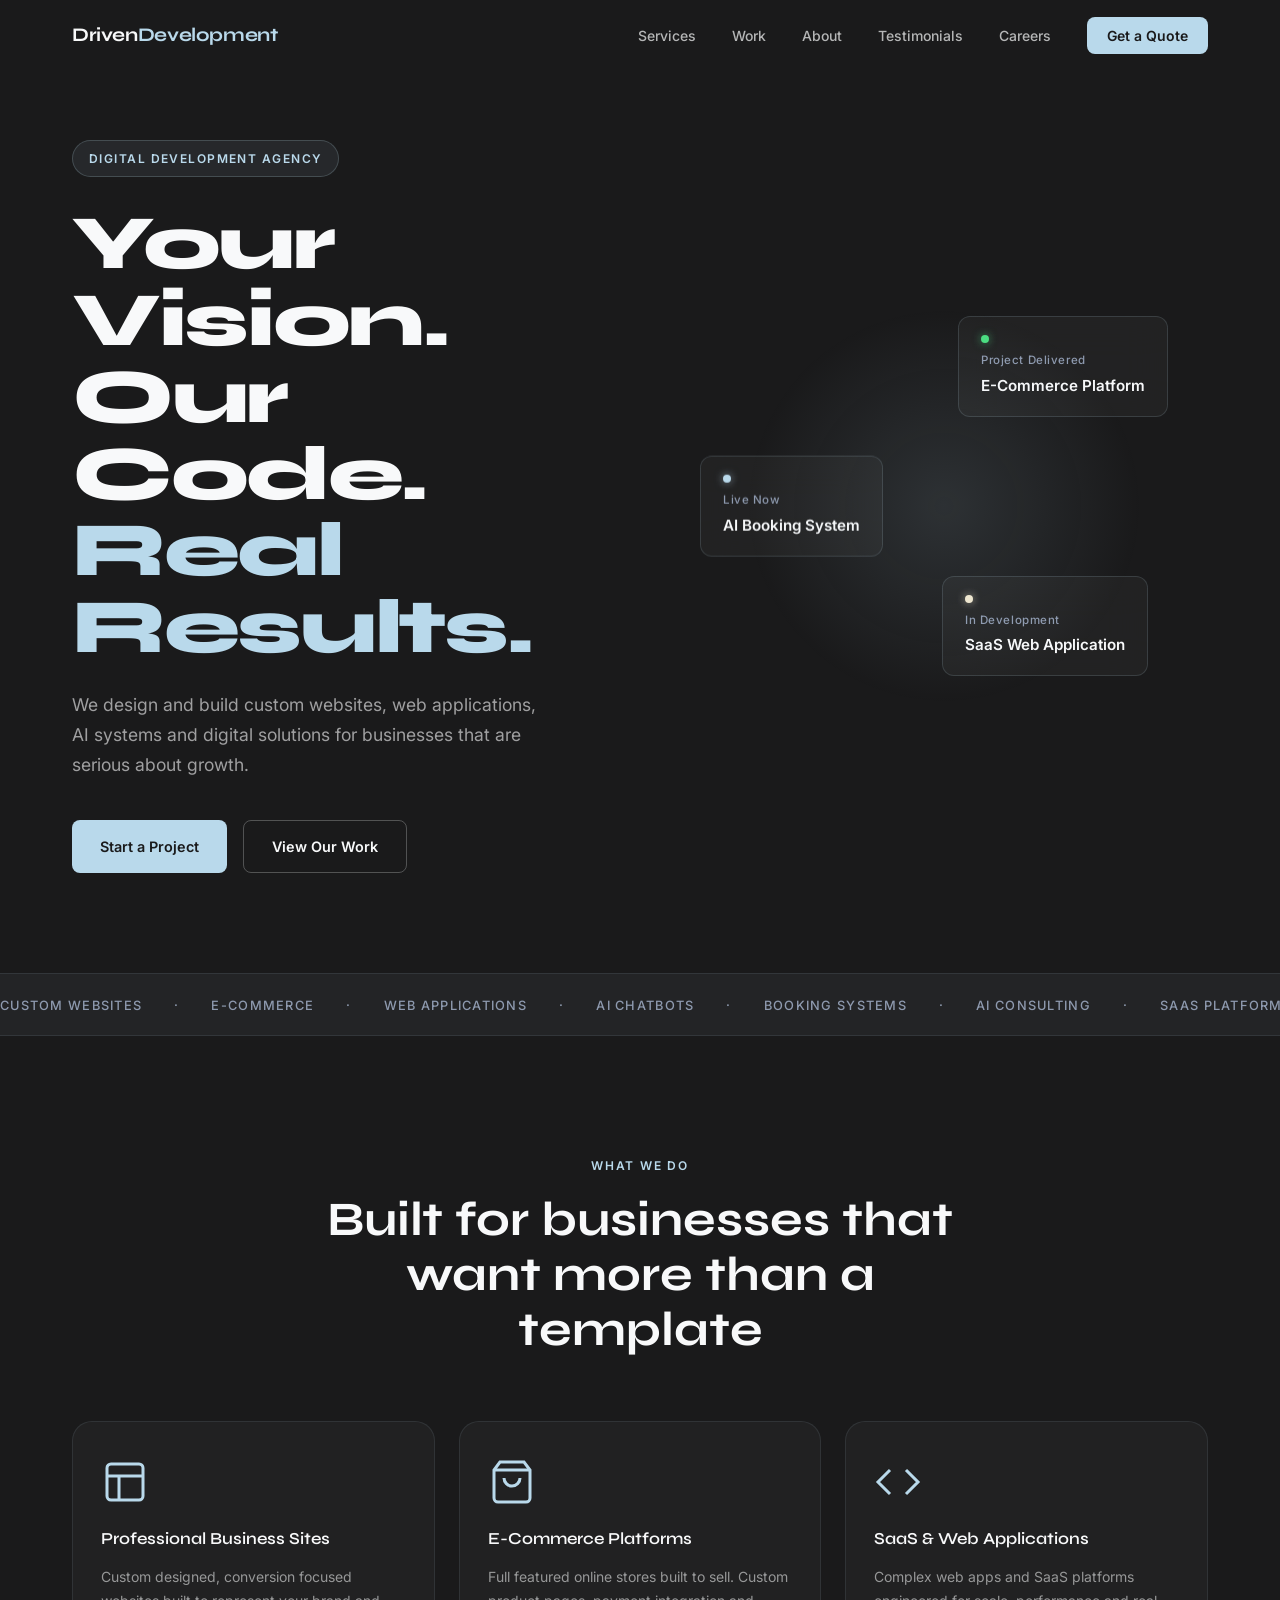
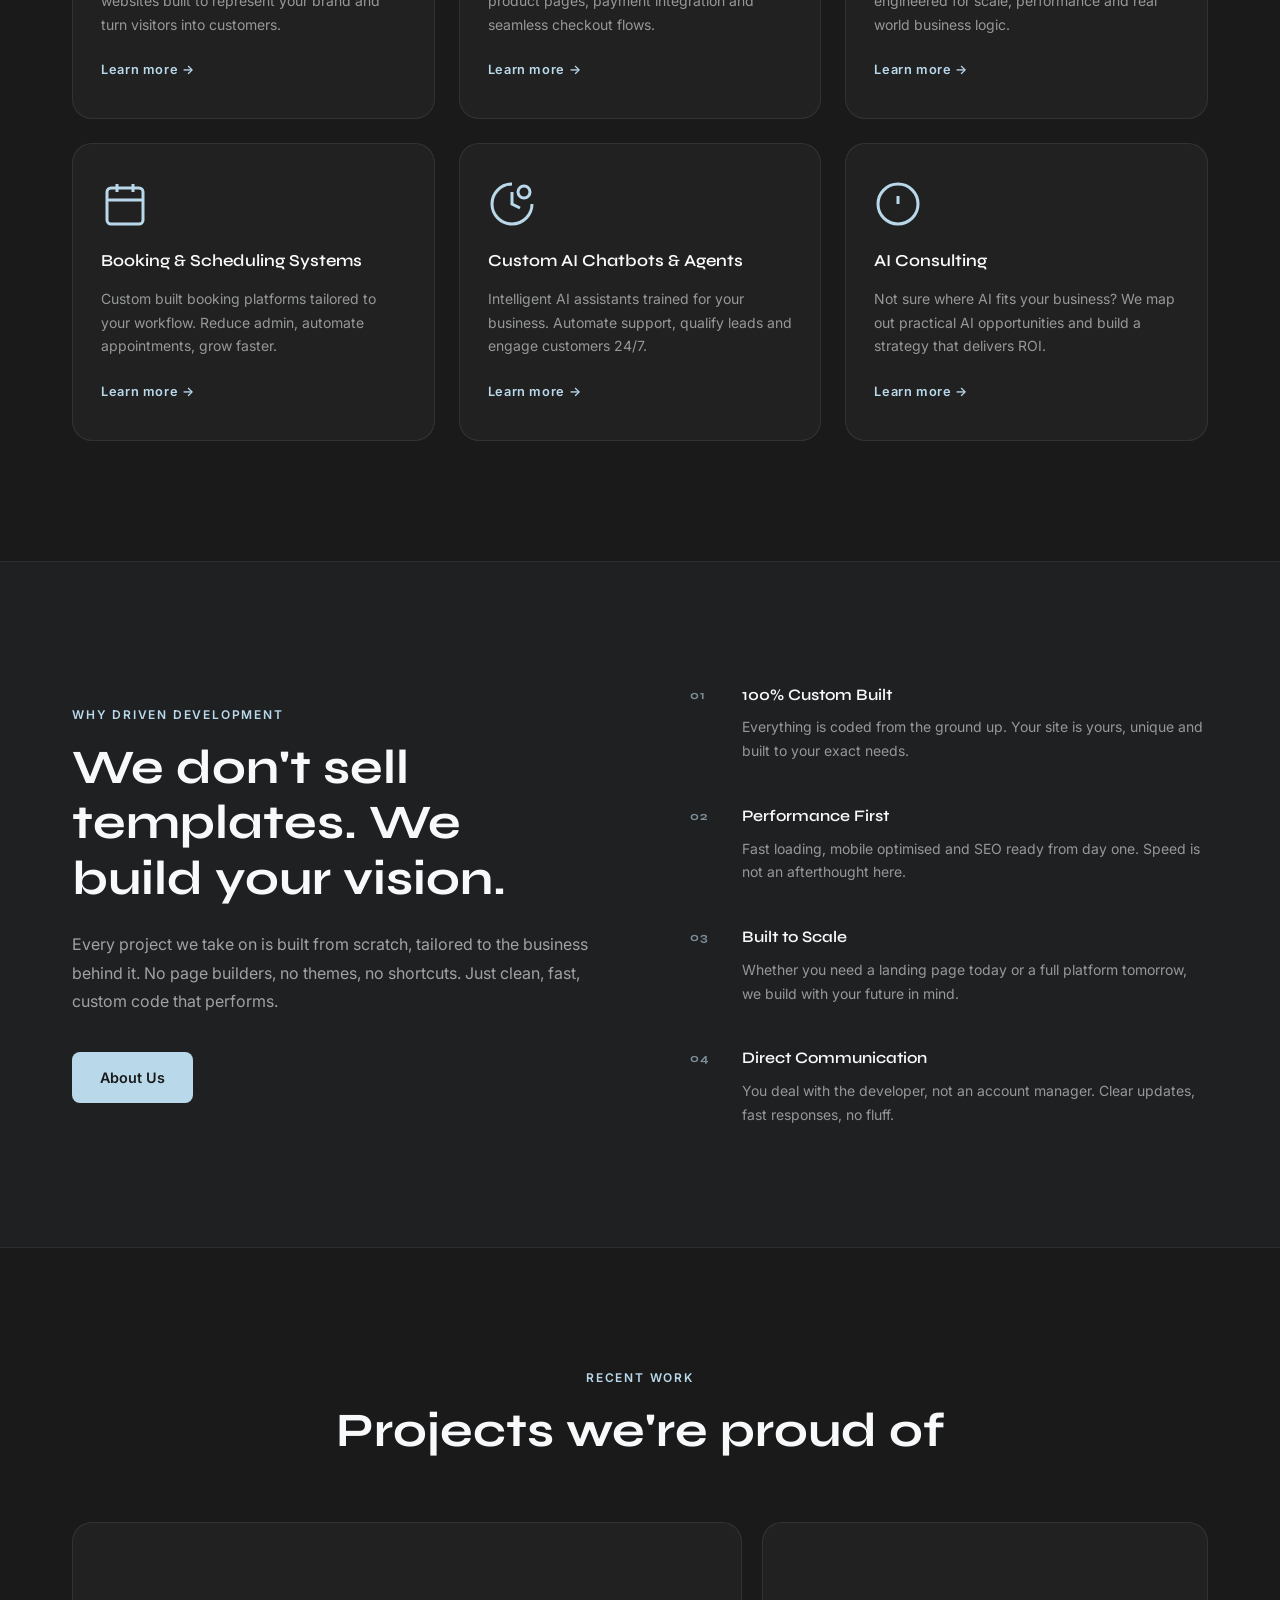
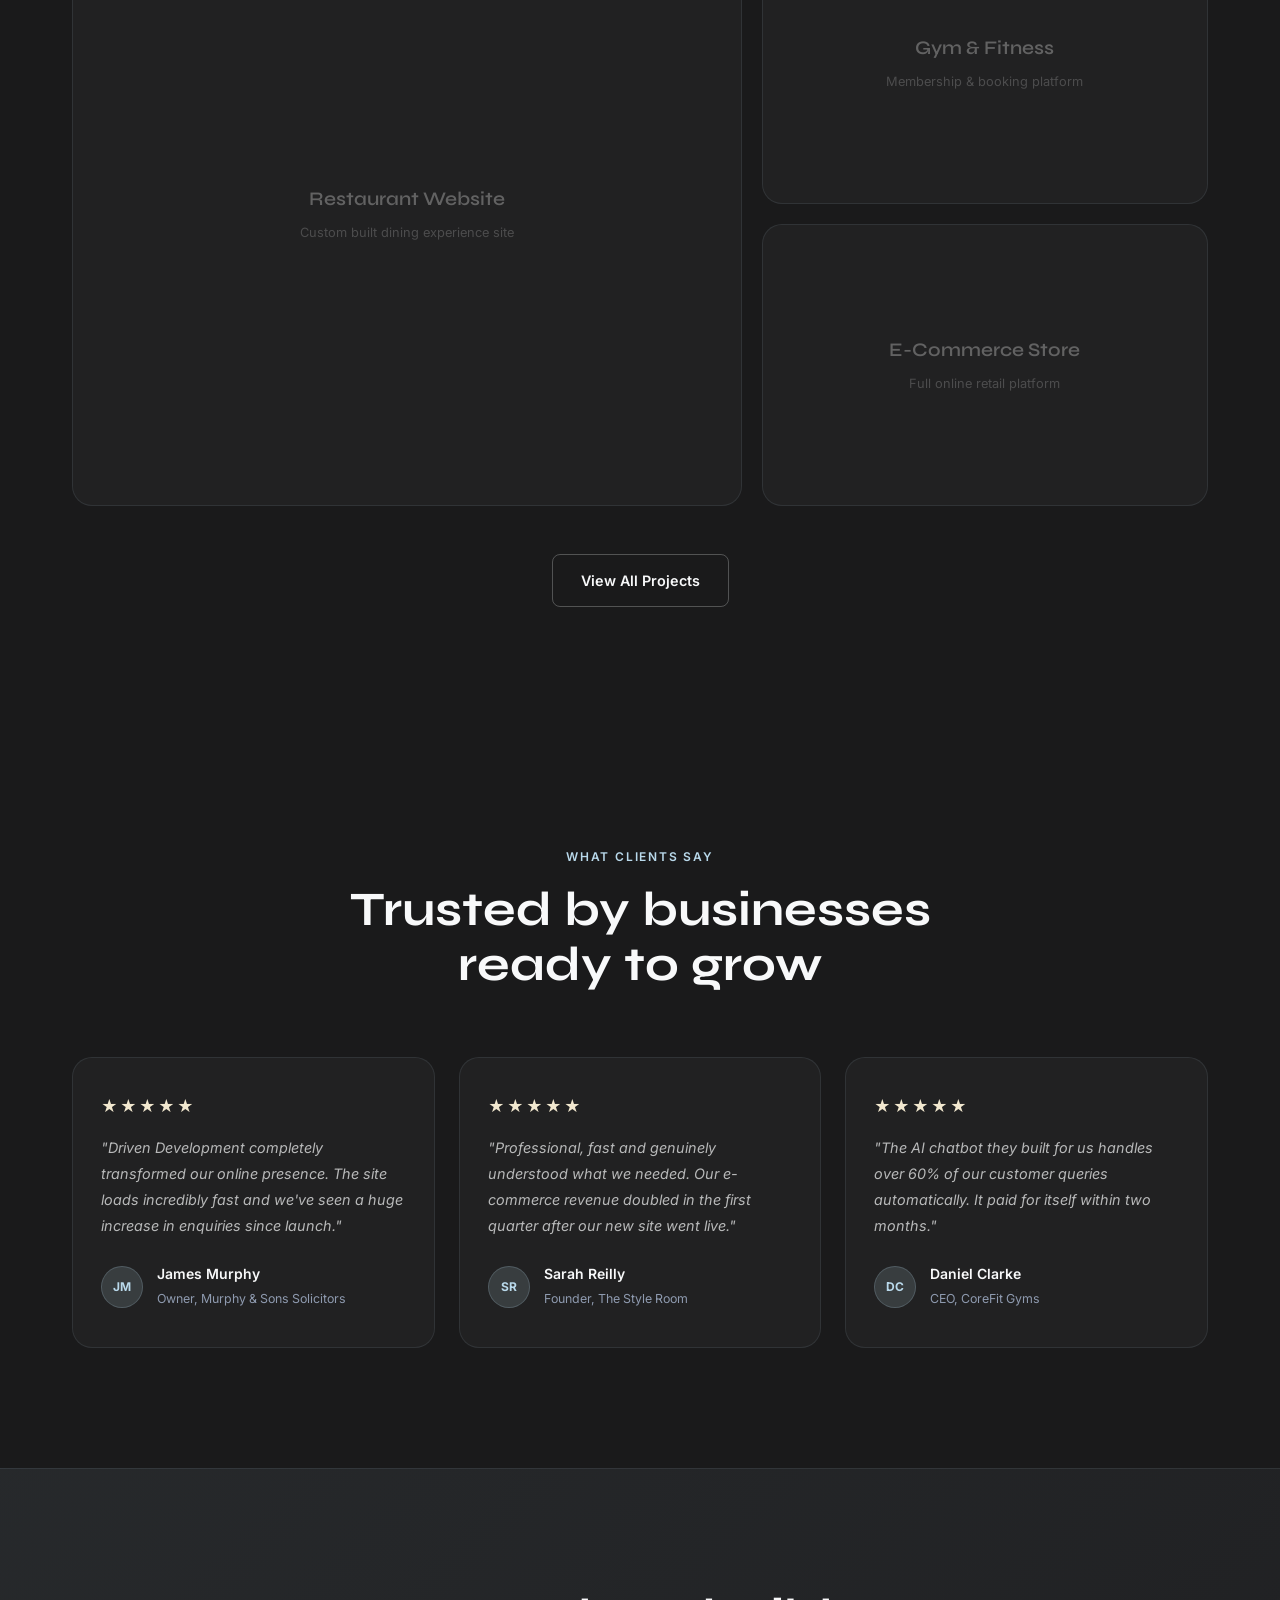
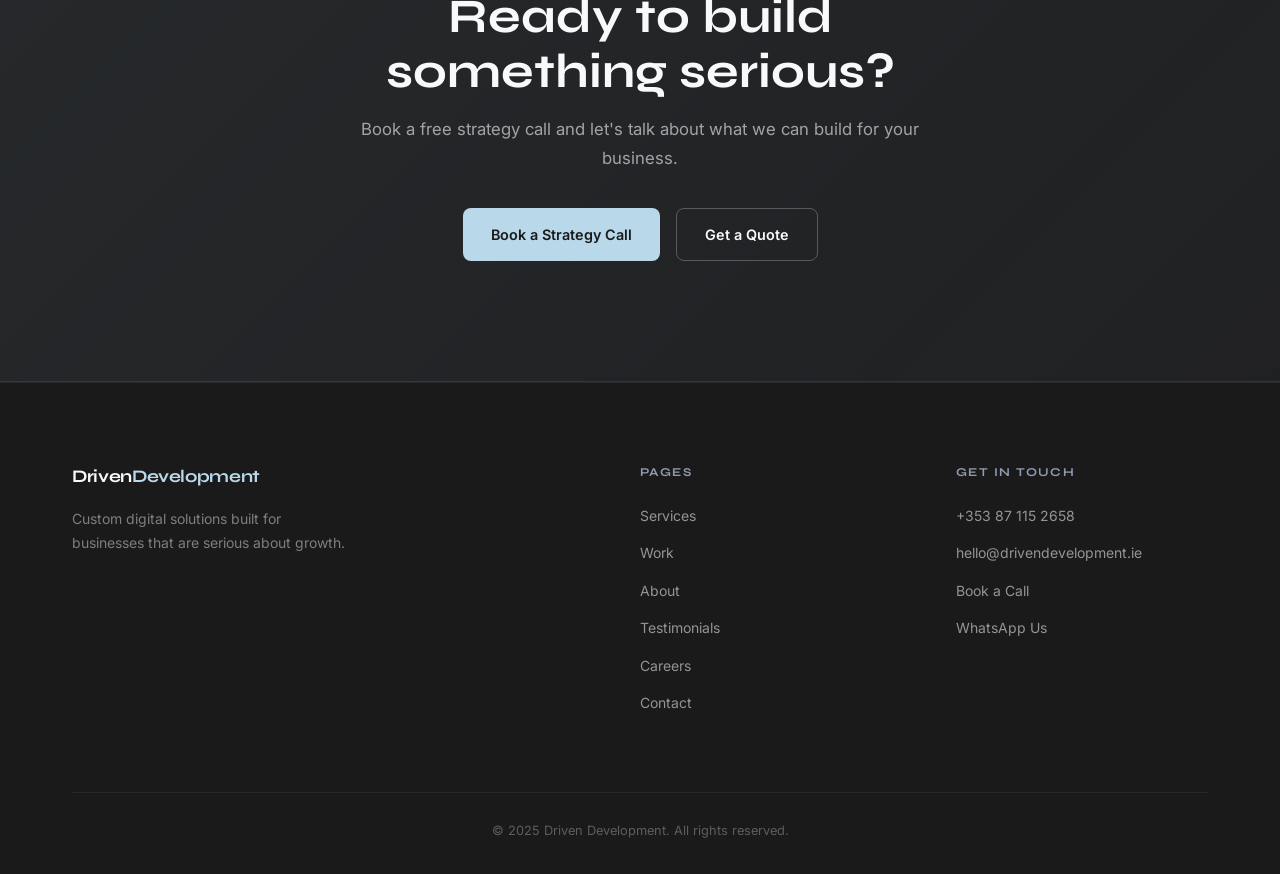
==== index.html @ 9f761047 "Initial commit — homepage HTML, CSS and JS" ====
<!DOCTYPE html>
<html lang="en">
<head>
  <meta charset="UTF-8" />
  <meta name="viewport" content="width=device-width, initial-scale=1.0" />
  <meta name="description" content="Driven Development — Custom websites, web apps, AI solutions and digital systems built for ambitious businesses." />
  <title>Driven Development</title>
  <link rel="stylesheet" href="style.css" />
  <link rel="preconnect" href="https://fonts.googleapis.com" />
  <link rel="preconnect" href="https://fonts.gstatic.com" crossorigin />
  <link href="https://fonts.googleapis.com/css2?family=Inter:wght@300;400;500;600;700;800;900&family=Syne:wght@400;500;600;700;800&display=swap" rel="stylesheet" />
</head>
<body>

  <!-- NAVIGATION -->
  <nav class="nav" id="nav">
    <div class="nav__inner">
      <a href="index.html" class="nav__logo">
        <span class="logo__driven">Driven</span><span class="logo__dev">Development</span>
      </a>
      <ul class="nav__links" id="navLinks">
        <li><a href="pages/services.html">Services</a></li>
        <li><a href="pages/work.html">Work</a></li>
        <li><a href="pages/about.html">About</a></li>
        <li><a href="pages/testimonials.html">Testimonials</a></li>
        <li><a href="pages/careers.html">Careers</a></li>
        <li><a href="pages/contact.html" class="nav__cta">Get a Quote</a></li>
      </ul>
      <button class="nav__burger" id="burger" aria-label="Open menu">
        <span></span><span></span><span></span>
      </button>
    </div>
  </nav>

  <!-- HERO -->
  <section class="hero">
    <div class="hero__content">
      <div class="hero__tag">Digital Development Agency</div>
      <h1 class="hero__heading">
        Your Vision.<br />Our Code.<br /><span class="hero__accent">Real Results.</span>
      </h1>
      <p class="hero__sub">We design and build custom websites, web applications, AI systems and digital solutions for businesses that are serious about growth.</p>
      <div class="hero__actions">
        <a href="pages/contact.html" class="btn btn--primary">Start a Project</a>
        <a href="pages/work.html" class="btn btn--ghost">View Our Work</a>
      </div>
    </div>
    <div class="hero__visual">
      <div class="hero__card hero__card--1">
        <div class="card__dot card__dot--green"></div>
        <span>Project Delivered</span>
        <strong>E-Commerce Platform</strong>
      </div>
      <div class="hero__card hero__card--2">
        <div class="card__dot card__dot--blue"></div>
        <span>Live Now</span>
        <strong>AI Booking System</strong>
      </div>
      <div class="hero__card hero__card--3">
        <div class="card__dot card__dot--cream"></div>
        <span>In Development</span>
        <strong>SaaS Web Application</strong>
      </div>
      <div class="hero__glow"></div>
    </div>
  </section>

  <!-- MARQUEE TICKER -->
  <div class="marquee">
    <div class="marquee__track">
      <span>Custom Websites</span>
      <span>·</span>
      <span>E-Commerce</span>
      <span>·</span>
      <span>Web Applications</span>
      <span>·</span>
      <span>AI Chatbots</span>
      <span>·</span>
      <span>Booking Systems</span>
      <span>·</span>
      <span>AI Consulting</span>
      <span>·</span>
      <span>SaaS Platforms</span>
      <span>·</span>
      <span>UX / UI Design</span>
      <span>·</span>
      <span>Custom Websites</span>
      <span>·</span>
      <span>E-Commerce</span>
      <span>·</span>
      <span>Web Applications</span>
      <span>·</span>
      <span>AI Chatbots</span>
      <span>·</span>
      <span>Booking Systems</span>
      <span>·</span>
      <span>AI Consulting</span>
      <span>·</span>
      <span>SaaS Platforms</span>
      <span>·</span>
      <span>UX / UI Design</span>
      <span>·</span>
    </div>
  </div>

  <!-- SERVICES OVERVIEW -->
  <section class="services-overview section">
    <div class="container">
      <div class="section__header">
        <p class="section__label">What We Do</p>
        <h2 class="section__title">Built for businesses that want more than a template</h2>
      </div>
      <div class="services__grid">
        <div class="service__card">
          <div class="service__icon">
            <svg viewBox="0 0 24 24" fill="none" stroke="currentColor" stroke-width="1.5"><rect x="3" y="3" width="18" height="18" rx="2"/><path d="M3 9h18M9 21V9"/></svg>
          </div>
          <h3>Professional Business Sites</h3>
          <p>Custom designed, conversion focused websites built to represent your brand and turn visitors into customers.</p>
          <a href="pages/services.html" class="service__link">Learn more →</a>
        </div>
        <div class="service__card">
          <div class="service__icon">
            <svg viewBox="0 0 24 24" fill="none" stroke="currentColor" stroke-width="1.5"><path d="M6 2 3 6v14a2 2 0 0 0 2 2h14a2 2 0 0 0 2-2V6l-3-4z"/><line x1="3" y1="6" x2="21" y2="6"/><path d="M16 10a4 4 0 0 1-8 0"/></svg>
          </div>
          <h3>E-Commerce Platforms</h3>
          <p>Full featured online stores built to sell. Custom product pages, payment integration and seamless checkout flows.</p>
          <a href="pages/services.html" class="service__link">Learn more →</a>
        </div>
        <div class="service__card">
          <div class="service__icon">
            <svg viewBox="0 0 24 24" fill="none" stroke="currentColor" stroke-width="1.5"><polyline points="16 18 22 12 16 6"/><polyline points="8 6 2 12 8 18"/></svg>
          </div>
          <h3>SaaS & Web Applications</h3>
          <p>Complex web apps and SaaS platforms engineered for scale, performance and real world business logic.</p>
          <a href="pages/services.html" class="service__link">Learn more →</a>
        </div>
        <div class="service__card">
          <div class="service__icon">
            <svg viewBox="0 0 24 24" fill="none" stroke="currentColor" stroke-width="1.5"><rect x="3" y="4" width="18" height="18" rx="2" ry="2"/><line x1="16" y1="2" x2="16" y2="6"/><line x1="8" y1="2" x2="8" y2="6"/><line x1="3" y1="10" x2="21" y2="10"/></svg>
          </div>
          <h3>Booking & Scheduling Systems</h3>
          <p>Custom built booking platforms tailored to your workflow. Reduce admin, automate appointments, grow faster.</p>
          <a href="pages/services.html" class="service__link">Learn more →</a>
        </div>
        <div class="service__card">
          <div class="service__icon">
            <svg viewBox="0 0 24 24" fill="none" stroke="currentColor" stroke-width="1.5"><path d="M12 2a10 10 0 1 0 10 10"/><path d="M12 6v6l4 2"/><circle cx="18" cy="6" r="3"/></svg>
          </div>
          <h3>Custom AI Chatbots & Agents</h3>
          <p>Intelligent AI assistants trained for your business. Automate support, qualify leads and engage customers 24/7.</p>
          <a href="pages/services.html" class="service__link">Learn more →</a>
        </div>
        <div class="service__card">
          <div class="service__icon">
            <svg viewBox="0 0 24 24" fill="none" stroke="currentColor" stroke-width="1.5"><circle cx="12" cy="12" r="10"/><line x1="12" y1="8" x2="12" y2="12"/><line x1="12" y1="16" x2="12.01" y2="16"/></svg>
          </div>
          <h3>AI Consulting</h3>
          <p>Not sure where AI fits your business? We map out practical AI opportunities and build a strategy that delivers ROI.</p>
          <a href="pages/services.html" class="service__link">Learn more →</a>
        </div>
      </div>
    </div>
  </section>

  <!-- WHY US -->
  <section class="why section">
    <div class="container">
      <div class="why__inner">
        <div class="why__left">
          <p class="section__label">Why Driven Development</p>
          <h2 class="section__title">We don't sell templates. We build your vision.</h2>
          <p class="why__body">Every project we take on is built from scratch, tailored to the business behind it. No page builders, no themes, no shortcuts. Just clean, fast, custom code that performs.</p>
          <a href="pages/about.html" class="btn btn--primary">About Us</a>
        </div>
        <div class="why__right">
          <div class="why__item">
            <div class="why__num">01</div>
            <div>
              <h4>100% Custom Built</h4>
              <p>Everything is coded from the ground up. Your site is yours, unique and built to your exact needs.</p>
            </div>
          </div>
          <div class="why__item">
            <div class="why__num">02</div>
            <div>
              <h4>Performance First</h4>
              <p>Fast loading, mobile optimised and SEO ready from day one. Speed is not an afterthought here.</p>
            </div>
          </div>
          <div class="why__item">
            <div class="why__num">03</div>
            <div>
              <h4>Built to Scale</h4>
              <p>Whether you need a landing page today or a full platform tomorrow, we build with your future in mind.</p>
            </div>
          </div>
          <div class="why__item">
            <div class="why__num">04</div>
            <div>
              <h4>Direct Communication</h4>
              <p>You deal with the developer, not an account manager. Clear updates, fast responses, no fluff.</p>
            </div>
          </div>
        </div>
      </div>
    </div>
  </section>

  <!-- WORK PREVIEW -->
  <section class="work-preview section">
    <div class="container">
      <div class="section__header">
        <p class="section__label">Recent Work</p>
        <h2 class="section__title">Projects we're proud of</h2>
      </div>
      <div class="work__grid">
        <div class="work__item work__item--large">
          <div class="work__placeholder">
            <span>Restaurant Website</span>
            <p>Custom built dining experience site</p>
          </div>
          <div class="work__overlay">
            <h3>The Dining Co.</h3>
            <p>Restaurant — Custom Website</p>
          </div>
        </div>
        <div class="work__item">
          <div class="work__placeholder">
            <span>Gym & Fitness</span>
            <p>Membership & booking platform</p>
          </div>
          <div class="work__overlay">
            <h3>Apex Fitness</h3>
            <p>Fitness — Booking System</p>
          </div>
        </div>
        <div class="work__item">
          <div class="work__placeholder">
            <span>E-Commerce Store</span>
            <p>Full online retail platform</p>
          </div>
          <div class="work__overlay">
            <h3>Urban Threads</h3>
            <p>Fashion — E-Commerce</p>
          </div>
        </div>
      </div>
      <div class="work__cta">
        <a href="pages/work.html" class="btn btn--ghost">View All Projects</a>
      </div>
    </div>
  </section>

  <!-- TESTIMONIAL STRIP -->
  <section class="testimonial-strip section">
    <div class="container">
      <div class="section__header">
        <p class="section__label">What Clients Say</p>
        <h2 class="section__title">Trusted by businesses ready to grow</h2>
      </div>
      <div class="testimonials__grid">
        <div class="testimonial__card">
          <div class="testimonial__stars">★★★★★</div>
          <p>"Driven Development completely transformed our online presence. The site loads incredibly fast and we've seen a huge increase in enquiries since launch."</p>
          <div class="testimonial__author">
            <div class="author__avatar">JM</div>
            <div>
              <strong>James Murphy</strong>
              <span>Owner, Murphy & Sons Solicitors</span>
            </div>
          </div>
        </div>
        <div class="testimonial__card">
          <div class="testimonial__stars">★★★★★</div>
          <p>"Professional, fast and genuinely understood what we needed. Our e-commerce revenue doubled in the first quarter after our new site went live."</p>
          <div class="testimonial__author">
            <div class="author__avatar">SR</div>
            <div>
              <strong>Sarah Reilly</strong>
              <span>Founder, The Style Room</span>
            </div>
          </div>
        </div>
        <div class="testimonial__card">
          <div class="testimonial__stars">★★★★★</div>
          <p>"The AI chatbot they built for us handles over 60% of our customer queries automatically. It paid for itself within two months."</p>
          <div class="testimonial__author">
            <div class="author__avatar">DC</div>
            <div>
              <strong>Daniel Clarke</strong>
              <span>CEO, CoreFit Gyms</span>
            </div>
          </div>
        </div>
      </div>
    </div>
  </section>

  <!-- CTA BANNER -->
  <section class="cta-banner">
    <div class="container">
      <div class="cta-banner__inner">
        <h2>Ready to build something serious?</h2>
        <p>Book a free strategy call and let's talk about what we can build for your business.</p>
        <div class="cta-banner__actions">
          <a href="https://calendly.com/callumbyrne250906/strategy-call" target="_blank" class="btn btn--primary">Book a Strategy Call</a>
          <a href="pages/contact.html" class="btn btn--ghost">Get a Quote</a>
        </div>
      </div>
    </div>
  </section>

  <!-- FOOTER -->
  <footer class="footer">
    <div class="container">
      <div class="footer__inner">
        <div class="footer__brand">
          <a href="index.html" class="nav__logo">
            <span class="logo__driven">Driven</span><span class="logo__dev">Development</span>
          </a>
          <p>Custom digital solutions built for businesses that are serious about growth.</p>
        </div>
        <div class="footer__links">
          <h4>Pages</h4>
          <ul>
            <li><a href="pages/services.html">Services</a></li>
            <li><a href="pages/work.html">Work</a></li>
            <li><a href="pages/about.html">About</a></li>
            <li><a href="pages/testimonials.html">Testimonials</a></li>
            <li><a href="pages/careers.html">Careers</a></li>
            <li><a href="pages/contact.html">Contact</a></li>
          </ul>
        </div>
        <div class="footer__contact">
          <h4>Get In Touch</h4>
          <ul>
            <li><a href="tel:+353871152658">+353 87 115 2658</a></li>
            <li><a href="mailto:hello@drivendevelopment.ie">hello@drivendevelopment.ie</a></li>
            <li><a href="https://calendly.com/callumbyrne250906/strategy-call" target="_blank">Book a Call</a></li>
            <li><a href="https://wa.me/353871152658" target="_blank">WhatsApp Us</a></li>
          </ul>
        </div>
      </div>
      <div class="footer__bottom">
        <p>© 2025 Driven Development. All rights reserved.</p>
      </div>
    </div>
  </footer>

  <script src="script.js"></script>
</body>
</html>
---- style.css ----
/* ============================================
   DRIVEN DEVELOPMENT — MAIN STYLESHEET
   ============================================ */

/* --- RESET & BASE --- */
*, *::before, *::after {
  margin: 0;
  padding: 0;
  box-sizing: border-box;
}

:root {
  --carbon: #1A1A1B;
  --pale-sky: #B9D9EB;
  --lavender: #8E9AAF;
  --cream: #F2E8CF;
  --snow: #F8F9FA;
  --font-main: 'Inter', sans-serif;
  --font-display: 'Syne', sans-serif;
  --transition: 0.3s ease;
  --radius: 12px;
  --radius-lg: 20px;
}

html {
  scroll-behavior: smooth;
  font-size: 16px;
}

body {
  font-family: var(--font-main);
  background-color: var(--carbon);
  color: var(--snow);
  overflow-x: hidden;
  line-height: 1.6;
}

a {
  text-decoration: none;
  color: inherit;
}

ul {
  list-style: none;
}

img {
  max-width: 100%;
  display: block;
}

/* --- UTILITY --- */
.container {
  max-width: 1200px;
  margin: 0 auto;
  padding: 0 2rem;
}

.section {
  padding: 120px 0;
}

.section__header {
  text-align: center;
  margin-bottom: 64px;
}

.section__label {
  font-family: var(--font-main);
  font-size: 0.75rem;
  font-weight: 600;
  letter-spacing: 0.15em;
  text-transform: uppercase;
  color: var(--pale-sky);
  margin-bottom: 16px;
}

.section__title {
  font-family: var(--font-display);
  font-size: clamp(2rem, 4vw, 3rem);
  font-weight: 700;
  color: var(--snow);
  max-width: 640px;
  margin: 0 auto;
  line-height: 1.15;
}

/* --- BUTTONS --- */
.btn {
  display: inline-flex;
  align-items: center;
  gap: 8px;
  padding: 14px 28px;
  border-radius: 8px;
  font-family: var(--font-main);
  font-size: 0.9rem;
  font-weight: 600;
  cursor: pointer;
  transition: all var(--transition);
  border: none;
  white-space: nowrap;
}

.btn--primary {
  background: var(--pale-sky);
  color: var(--carbon);
}

.btn--primary:hover {
  background: var(--snow);
  transform: translateY(-2px);
}

.btn--ghost {
  background: transparent;
  color: var(--snow);
  border: 1.5px solid rgba(248, 249, 250, 0.25);
}

.btn--ghost:hover {
  border-color: var(--pale-sky);
  color: var(--pale-sky);
  transform: translateY(-2px);
}

/* ============================================
   NAVIGATION
   ============================================ */
.nav {
  position: fixed;
  top: 0;
  left: 0;
  right: 0;
  z-index: 1000;
  padding: 20px 0;
  transition: all var(--transition);
}

.nav.scrolled {
  background: rgba(26, 26, 27, 0.92);
  backdrop-filter: blur(20px);
  -webkit-backdrop-filter: blur(20px);
  border-bottom: 1px solid rgba(185, 217, 235, 0.08);
  padding: 14px 0;
}

.nav__inner {
  max-width: 1200px;
  margin: 0 auto;
  padding: 0 2rem;
  display: flex;
  align-items: center;
  justify-content: space-between;
}

.nav__logo {
  font-family: var(--font-display);
  font-size: 1.2rem;
  font-weight: 700;
  letter-spacing: -0.02em;
}

.logo__driven {
  color: var(--snow);
}

.logo__dev {
  color: var(--pale-sky);
}

.nav__links {
  display: flex;
  align-items: center;
  gap: 36px;
}

.nav__links a {
  font-size: 0.875rem;
  font-weight: 500;
  color: rgba(248, 249, 250, 0.7);
  transition: color var(--transition);
  position: relative;
}

.nav__links a::after {
  content: '';
  position: absolute;
  bottom: -4px;
  left: 0;
  width: 0;
  height: 1.5px;
  background: var(--pale-sky);
  transition: width var(--transition);
}

.nav__links a:hover {
  color: var(--snow);
}

.nav__links a:hover::after {
  width: 100%;
}

.nav__cta {
  background: var(--pale-sky) !important;
  color: var(--carbon) !important;
  padding: 10px 20px;
  border-radius: 8px;
  font-weight: 600 !important;
}

.nav__cta::after {
  display: none !important;
}

.nav__cta:hover {
  background: var(--snow) !important;
  color: var(--carbon) !important;
}

.nav__burger {
  display: none;
  flex-direction: column;
  gap: 5px;
  background: none;
  border: none;
  cursor: pointer;
  padding: 4px;
}

.nav__burger span {
  display: block;
  width: 24px;
  height: 2px;
  background: var(--snow);
  transition: all var(--transition);
  border-radius: 2px;
}

/* ============================================
   HERO
   ============================================ */
.hero {
  min-height: 100vh;
  display: grid;
  grid-template-columns: 1fr 1fr;
  align-items: center;
  gap: 80px;
  max-width: 1200px;
  margin: 0 auto;
  padding: 140px 2rem 100px;
}

.hero__tag {
  display: inline-flex;
  align-items: center;
  gap: 8px;
  font-size: 0.75rem;
  font-weight: 600;
  letter-spacing: 0.12em;
  text-transform: uppercase;
  color: var(--pale-sky);
  background: rgba(185, 217, 235, 0.08);
  border: 1px solid rgba(185, 217, 235, 0.2);
  padding: 8px 16px;
  border-radius: 100px;
  margin-bottom: 28px;
}

.hero__heading {
  font-family: var(--font-display);
  font-size: clamp(3rem, 6vw, 5.5rem);
  font-weight: 800;
  line-height: 1.0;
  letter-spacing: -0.03em;
  color: var(--snow);
  margin-bottom: 24px;
}

.hero__accent {
  color: var(--pale-sky);
}

.hero__sub {
  font-size: 1.1rem;
  color: rgba(248, 249, 250, 0.6);
  max-width: 480px;
  line-height: 1.7;
  margin-bottom: 40px;
}

.hero__actions {
  display: flex;
  gap: 16px;
  flex-wrap: wrap;
}

/* Hero Visual */
.hero__visual {
  position: relative;
  height: 500px;
  display: flex;
  align-items: center;
  justify-content: center;
}

.hero__glow {
  position: absolute;
  width: 400px;
  height: 400px;
  background: radial-gradient(circle, rgba(185, 217, 235, 0.12) 0%, transparent 70%);
  border-radius: 50%;
  top: 50%;
  left: 50%;
  transform: translate(-50%, -50%);
  animation: pulse 4s ease-in-out infinite;
}

@keyframes pulse {
  0%, 100% { transform: translate(-50%, -50%) scale(1); opacity: 0.6; }
  50% { transform: translate(-50%, -50%) scale(1.15); opacity: 1; }
}

.hero__card {
  position: absolute;
  background: rgba(248, 249, 250, 0.04);
  border: 1px solid rgba(185, 217, 235, 0.15);
  backdrop-filter: blur(20px);
  border-radius: var(--radius);
  padding: 18px 22px;
  display: flex;
  flex-direction: column;
  gap: 4px;
  animation: float 6s ease-in-out infinite;
}

.hero__card span {
  font-size: 0.72rem;
  color: var(--lavender);
  font-weight: 500;
  letter-spacing: 0.05em;
}

.hero__card strong {
  font-size: 0.95rem;
  color: var(--snow);
  font-weight: 600;
}

.hero__card--1 {
  top: 60px;
  right: 40px;
  animation-delay: 0s;
}

.hero__card--2 {
  top: 50%;
  left: 20px;
  transform: translateY(-50%);
  animation-delay: 1.5s;
}

.hero__card--3 {
  bottom: 80px;
  right: 60px;
  animation-delay: 3s;
}

@keyframes float {
  0%, 100% { transform: translateY(0px); }
  50% { transform: translateY(-12px); }
}

.hero__card--2 {
  animation-name: float2;
}

@keyframes float2 {
  0%, 100% { transform: translateY(-50%) translateX(0px); }
  50% { transform: translateY(calc(-50% - 12px)) translateX(0px); }
}

.card__dot {
  width: 8px;
  height: 8px;
  border-radius: 50%;
  margin-bottom: 4px;
}

.card__dot--green { background: #4ade80; box-shadow: 0 0 8px rgba(74, 222, 128, 0.6); }
.card__dot--blue { background: var(--pale-sky); box-shadow: 0 0 8px rgba(185, 217, 235, 0.6); }
.card__dot--cream { background: var(--cream); box-shadow: 0 0 8px rgba(242, 232, 207, 0.6); }

/* ============================================
   MARQUEE
   ============================================ */
.marquee {
  background: rgba(185, 217, 235, 0.05);
  border-top: 1px solid rgba(185, 217, 235, 0.1);
  border-bottom: 1px solid rgba(185, 217, 235, 0.1);
  padding: 18px 0;
  overflow: hidden;
  white-space: nowrap;
}

.marquee__track {
  display: inline-flex;
  gap: 32px;
  animation: marquee 30s linear infinite;
}

.marquee__track span {
  font-size: 0.8rem;
  font-weight: 500;
  letter-spacing: 0.1em;
  text-transform: uppercase;
  color: var(--lavender);
}

@keyframes marquee {
  from { transform: translateX(0); }
  to { transform: translateX(-50%); }
}

/* ============================================
   SERVICES OVERVIEW
   ============================================ */
.services__grid {
  display: grid;
  grid-template-columns: repeat(3, 1fr);
  gap: 24px;
}

.service__card {
  background: rgba(248, 249, 250, 0.03);
  border: 1px solid rgba(185, 217, 235, 0.1);
  border-radius: var(--radius-lg);
  padding: 36px 28px;
  transition: all var(--transition);
  cursor: default;
}

.service__card:hover {
  background: rgba(185, 217, 235, 0.06);
  border-color: rgba(185, 217, 235, 0.25);
  transform: translateY(-4px);
}

.service__icon {
  width: 48px;
  height: 48px;
  color: var(--pale-sky);
  margin-bottom: 20px;
}

.service__icon svg {
  width: 100%;
  height: 100%;
}

.service__card h3 {
  font-family: var(--font-display);
  font-size: 1.05rem;
  font-weight: 600;
  color: var(--snow);
  margin-bottom: 12px;
}

.service__card p {
  font-size: 0.875rem;
  color: rgba(248, 249, 250, 0.55);
  line-height: 1.7;
  margin-bottom: 20px;
}

.service__link {
  font-size: 0.8rem;
  font-weight: 600;
  color: var(--pale-sky);
  letter-spacing: 0.05em;
  transition: gap var(--transition);
}

.service__link:hover {
  color: var(--snow);
}

/* ============================================
   WHY US
   ============================================ */
.why {
  background: rgba(185, 217, 235, 0.03);
  border-top: 1px solid rgba(185, 217, 235, 0.08);
  border-bottom: 1px solid rgba(185, 217, 235, 0.08);
}

.why__inner {
  display: grid;
  grid-template-columns: 1fr 1fr;
  gap: 100px;
  align-items: center;
}

.why__left .section__label {
  text-align: left;
}

.why__left .section__title {
  text-align: left;
  margin: 0 0 24px;
}

.why__body {
  font-size: 1rem;
  color: rgba(248, 249, 250, 0.6);
  line-height: 1.8;
  margin-bottom: 36px;
}

.why__item {
  display: flex;
  gap: 24px;
  align-items: flex-start;
  margin-bottom: 40px;
}

.why__item:last-child {
  margin-bottom: 0;
}

.why__num {
  font-family: var(--font-display);
  font-size: 0.75rem;
  font-weight: 700;
  color: var(--pale-sky);
  letter-spacing: 0.1em;
  opacity: 0.6;
  padding-top: 4px;
  min-width: 28px;
}

.why__item h4 {
  font-family: var(--font-display);
  font-size: 1rem;
  font-weight: 600;
  color: var(--snow);
  margin-bottom: 8px;
}

.why__item p {
  font-size: 0.875rem;
  color: rgba(248, 249, 250, 0.55);
  line-height: 1.7;
}

/* ============================================
   WORK PREVIEW
   ============================================ */
.work__grid {
  display: grid;
  grid-template-columns: 1.5fr 1fr;
  grid-template-rows: auto auto;
  gap: 20px;
}

.work__item {
  position: relative;
  border-radius: var(--radius-lg);
  overflow: hidden;
  cursor: pointer;
  background: rgba(248, 249, 250, 0.03);
  border: 1px solid rgba(185, 217, 235, 0.1);
  min-height: 280px;
  transition: all var(--transition);
}

.work__item--large {
  grid-row: span 2;
  min-height: 580px;
}

.work__placeholder {
  width: 100%;
  height: 100%;
  display: flex;
  flex-direction: column;
  align-items: center;
  justify-content: center;
  gap: 8px;
  padding: 40px;
  min-height: inherit;
}

.work__placeholder span {
  font-family: var(--font-display);
  font-size: 1.2rem;
  font-weight: 600;
  color: rgba(248, 249, 250, 0.3);
}

.work__placeholder p {
  font-size: 0.8rem;
  color: rgba(248, 249, 250, 0.2);
}

.work__overlay {
  position: absolute;
  bottom: 0;
  left: 0;
  right: 0;
  padding: 28px;
  background: linear-gradient(to top, rgba(26, 26, 27, 0.95), transparent);
  transform: translateY(100%);
  transition: transform var(--transition);
}

.work__item:hover .work__overlay {
  transform: translateY(0);
}

.work__item:hover {
  border-color: rgba(185, 217, 235, 0.25);
}

.work__overlay h3 {
  font-family: var(--font-display);
  font-size: 1.1rem;
  font-weight: 700;
  color: var(--snow);
  margin-bottom: 4px;
}

.work__overlay p {
  font-size: 0.8rem;
  color: var(--pale-sky);
}

.work__cta {
  text-align: center;
  margin-top: 48px;
}

/* ============================================
   TESTIMONIALS STRIP
   ============================================ */
.testimonials__grid {
  display: grid;
  grid-template-columns: repeat(3, 1fr);
  gap: 24px;
}

.testimonial__card {
  background: rgba(248, 249, 250, 0.03);
  border: 1px solid rgba(185, 217, 235, 0.1);
  border-radius: var(--radius-lg);
  padding: 36px 28px;
  transition: all var(--transition);
}

.testimonial__card:hover {
  background: rgba(185, 217, 235, 0.05);
  border-color: rgba(185, 217, 235, 0.2);
  transform: translateY(-4px);
}

.testimonial__stars {
  color: var(--cream);
  font-size: 1rem;
  letter-spacing: 2px;
  margin-bottom: 16px;
}

.testimonial__card p {
  font-size: 0.9rem;
  color: rgba(248, 249, 250, 0.7);
  line-height: 1.8;
  margin-bottom: 24px;
  font-style: italic;
}

.testimonial__author {
  display: flex;
  align-items: center;
  gap: 14px;
}

.author__avatar {
  width: 42px;
  height: 42px;
  border-radius: 50%;
  background: rgba(185, 217, 235, 0.15);
  border: 1px solid rgba(185, 217, 235, 0.2);
  display: flex;
  align-items: center;
  justify-content: center;
  font-size: 0.75rem;
  font-weight: 700;
  color: var(--pale-sky);
  flex-shrink: 0;
}

.testimonial__author strong {
  display: block;
  font-size: 0.875rem;
  color: var(--snow);
  font-weight: 600;
}

.testimonial__author span {
  font-size: 0.775rem;
  color: var(--lavender);
}

/* ============================================
   CTA BANNER
   ============================================ */
.cta-banner {
  padding: 120px 0;
  background: linear-gradient(135deg, rgba(185, 217, 235, 0.08) 0%, rgba(142, 154, 175, 0.05) 100%);
  border-top: 1px solid rgba(185, 217, 235, 0.1);
  border-bottom: 1px solid rgba(185, 217, 235, 0.1);
}

.cta-banner__inner {
  text-align: center;
  max-width: 600px;
  margin: 0 auto;
}

.cta-banner__inner h2 {
  font-family: var(--font-display);
  font-size: clamp(2rem, 4vw, 3rem);
  font-weight: 700;
  color: var(--snow);
  margin-bottom: 16px;
  line-height: 1.15;
}

.cta-banner__inner p {
  font-size: 1.05rem;
  color: rgba(248, 249, 250, 0.6);
  margin-bottom: 36px;
  line-height: 1.7;
}

.cta-banner__actions {
  display: flex;
  gap: 16px;
  justify-content: center;
  flex-wrap: wrap;
}

/* ============================================
   FOOTER
   ============================================ */
.footer {
  padding: 80px 0 32px;
  border-top: 1px solid rgba(185, 217, 235, 0.08);
}

.footer__inner {
  display: grid;
  grid-template-columns: 2fr 1fr 1fr;
  gap: 64px;
  margin-bottom: 64px;
}

.footer__brand p {
  font-size: 0.875rem;
  color: rgba(248, 249, 250, 0.45);
  line-height: 1.7;
  margin-top: 16px;
  max-width: 280px;
}

.footer__brand .nav__logo {
  font-size: 1.1rem;
}

.footer__links h4,
.footer__contact h4 {
  font-family: var(--font-display);
  font-size: 0.75rem;
  font-weight: 700;
  letter-spacing: 0.12em;
  text-transform: uppercase;
  color: var(--lavender);
  margin-bottom: 20px;
}

.footer__links ul li,
.footer__contact ul li {
  margin-bottom: 12px;
}

.footer__links ul a,
.footer__contact ul a {
  font-size: 0.875rem;
  color: rgba(248, 249, 250, 0.55);
  transition: color var(--transition);
}

.footer__links ul a:hover,
.footer__contact ul a:hover {
  color: var(--pale-sky);
}

.footer__bottom {
  border-top: 1px solid rgba(185, 217, 235, 0.08);
  padding-top: 28px;
  text-align: center;
}

.footer__bottom p {
  font-size: 0.8rem;
  color: rgba(248, 249, 250, 0.3);
}

/* ============================================
   SCROLL ANIMATIONS
   ============================================ */
.reveal {
  opacity: 0;
  transform: translateY(30px);
  transition: opacity 0.7s ease, transform 0.7s ease;
}

.reveal.visible {
  opacity: 1;
  transform: translateY(0);
}

/* ============================================
   RESPONSIVE
   ============================================ */
@media (max-width: 1024px) {
  .services__grid {
    grid-template-columns: repeat(2, 1fr);
  }

  .why__inner {
    gap: 60px;
  }
}

@media (max-width: 768px) {
  .section {
    padding: 80px 0;
  }

  .nav__links {
    display: none;
    position: fixed;
    top: 0;
    left: 0;
    right: 0;
    bottom: 0;
    background: var(--carbon);
    flex-direction: column;
    align-items: center;
    justify-content: center;
    gap: 32px;
    z-index: 999;
  }

  .nav__links.open {
    display: flex;
  }

  .nav__links a {
    font-size: 1.2rem;
  }

  .nav__burger {
    display: flex;
    z-index: 1001;
  }

  .hero {
    grid-template-columns: 1fr;
    padding: 120px 2rem 80px;
    gap: 60px;
    text-align: center;
  }

  .hero__sub {
    margin: 0 auto 40px;
  }

  .hero__actions {
    justify-content: center;
  }

  .hero__visual {
    height: 300px;
  }

  .services__grid {
    grid-template-columns: 1fr;
  }

  .why__inner {
    grid-template-columns: 1fr;
    gap: 60px;
  }

  .work__grid {
    grid-template-columns: 1fr;
  }

  .work__item--large {
    grid-row: span 1;
    min-height: 280px;
  }

  .testimonials__grid {
    grid-template-columns: 1fr;
  }

  .footer__inner {
    grid-template-columns: 1fr;
    gap: 40px;
  }
}

@media (max-width: 480px) {
  .hero__heading {
    font-size: 2.8rem;
  }

  .hero__card {
    display: none;
  }

  .hero__card--1 {
    display: flex;
    top: 20px;
    right: 10px;
  }
}
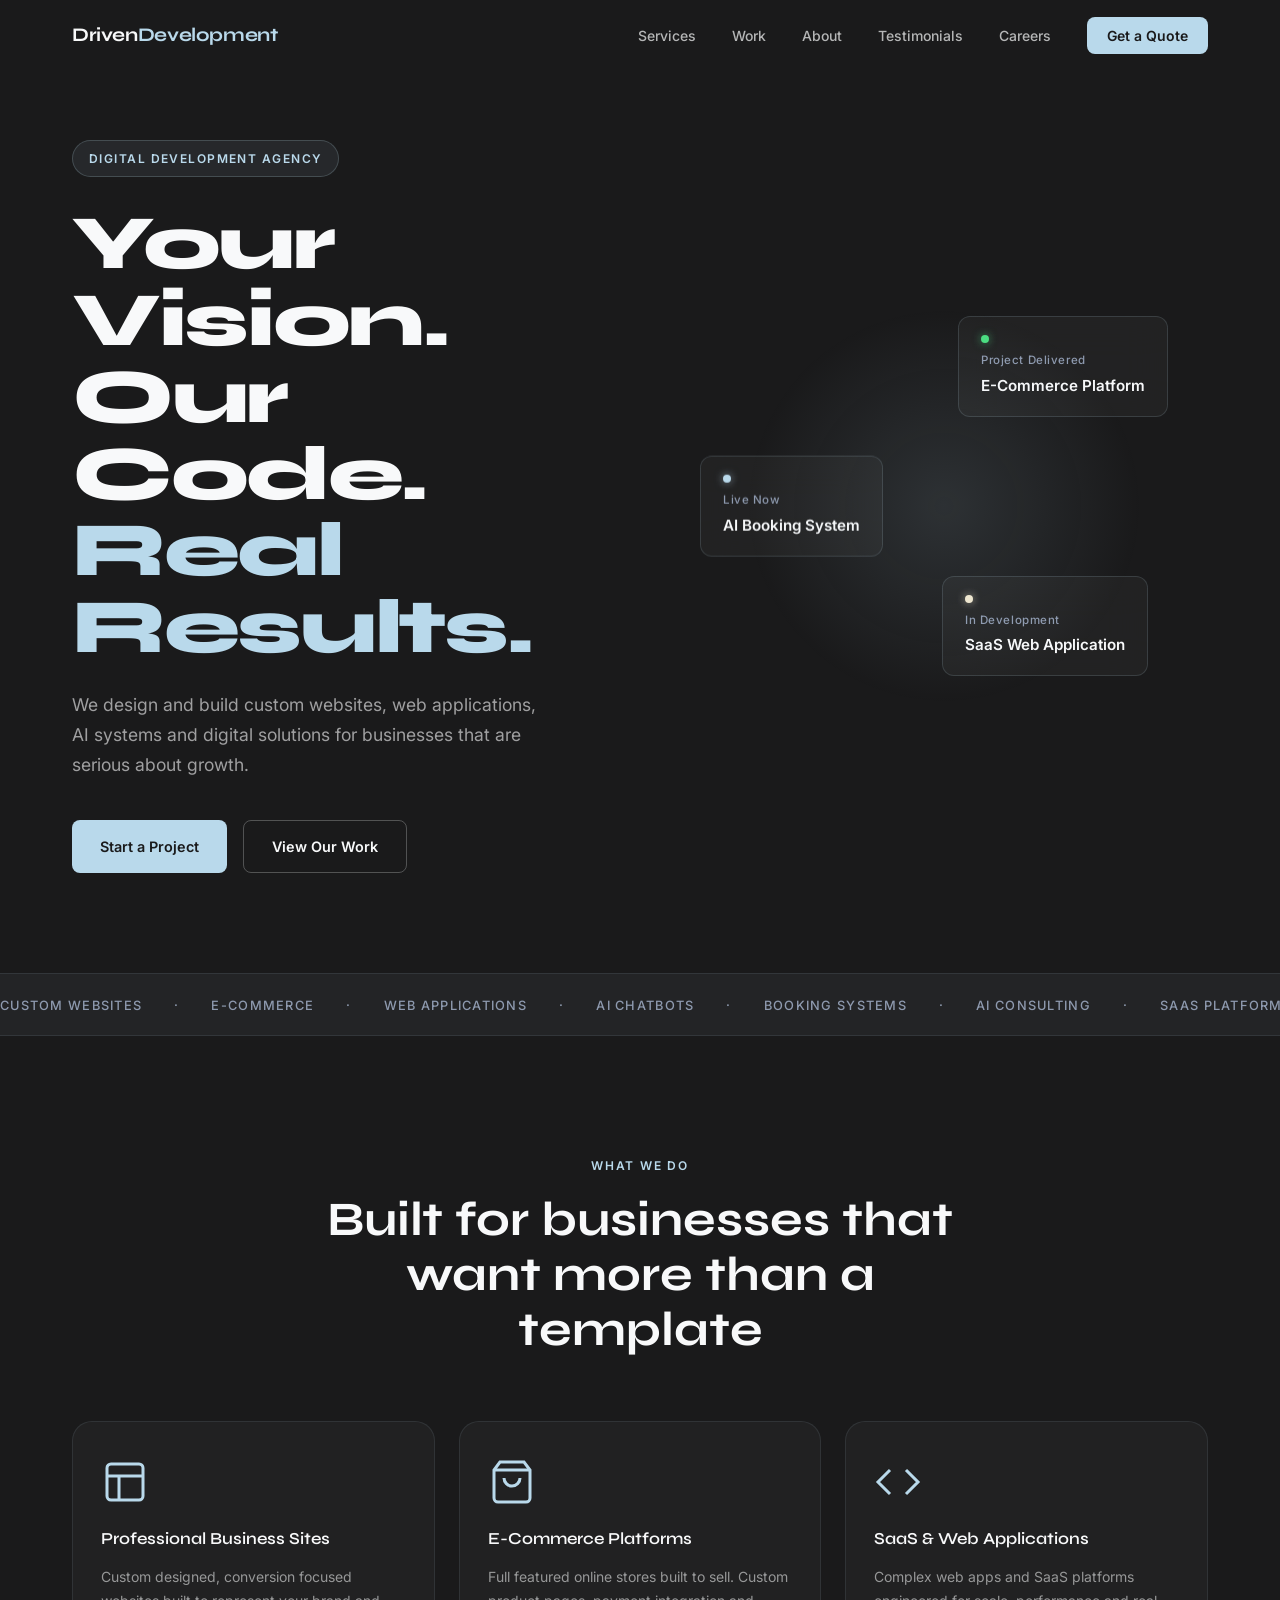
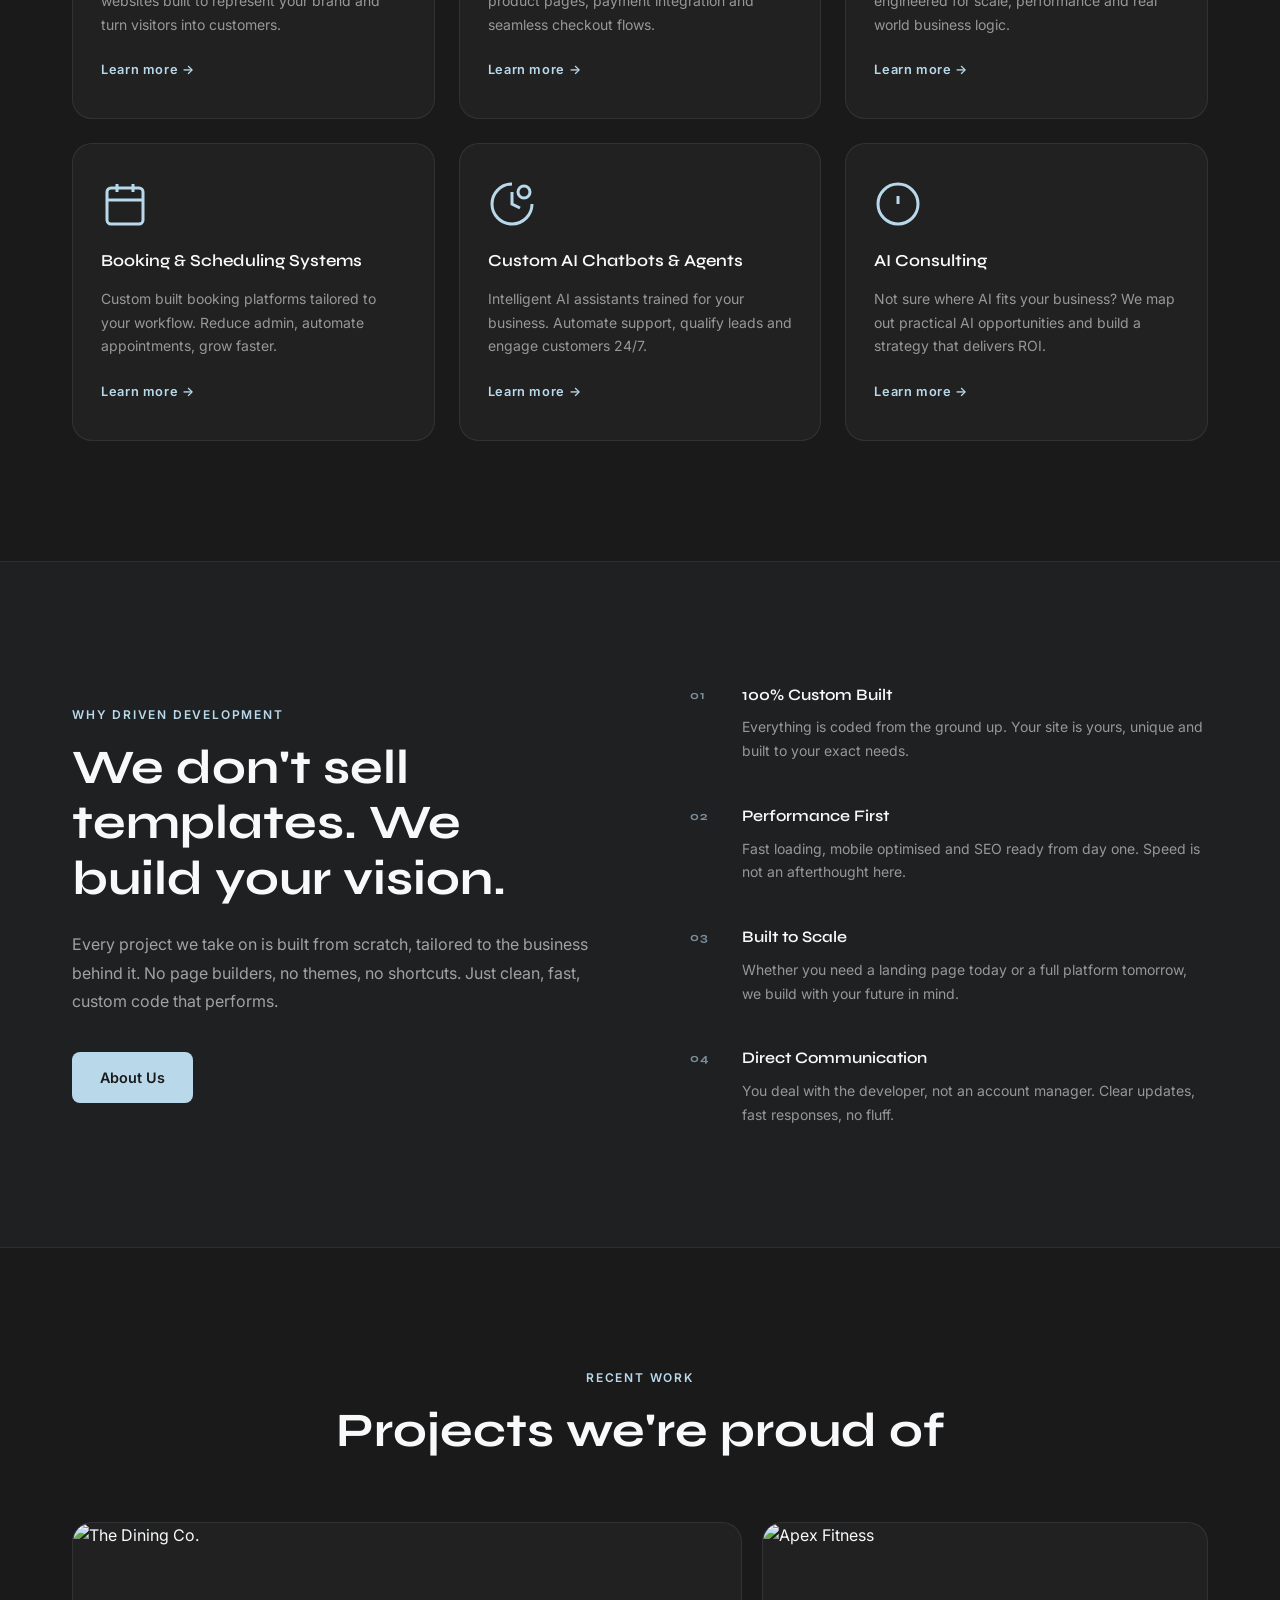
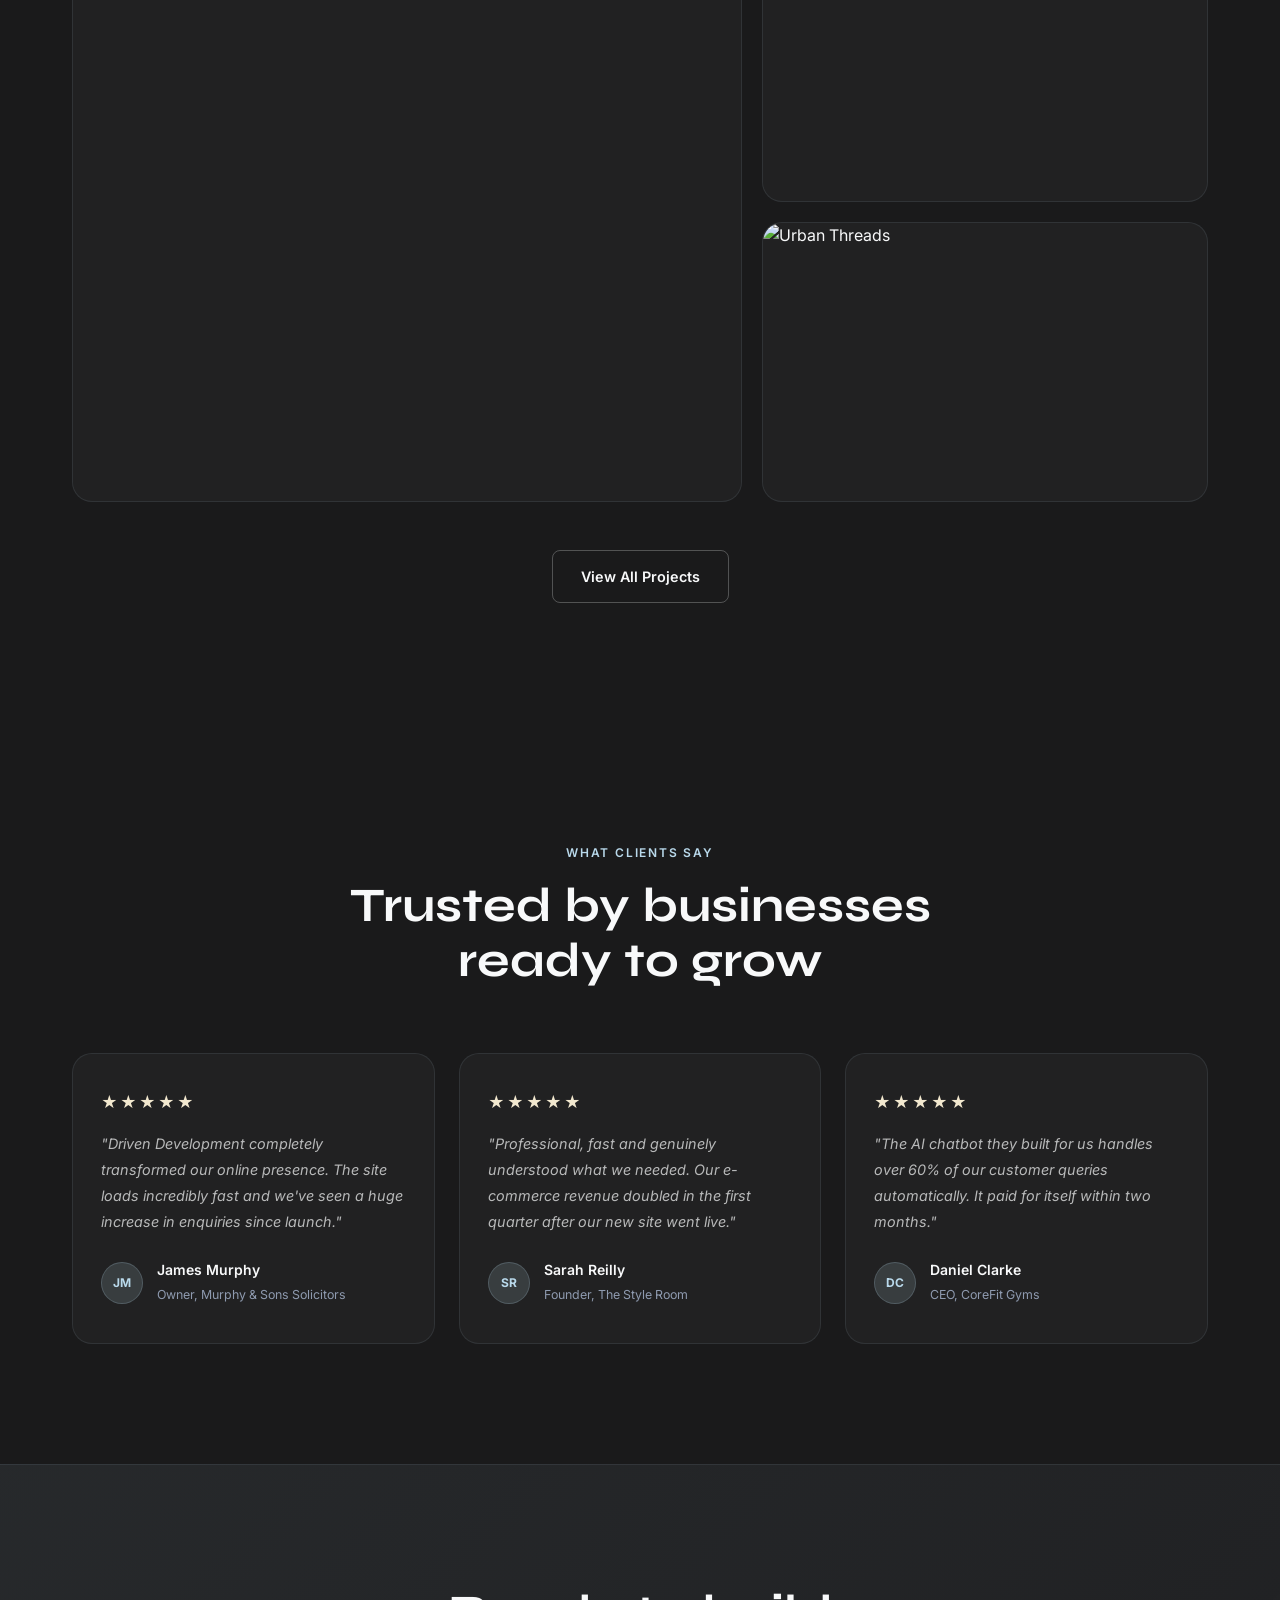
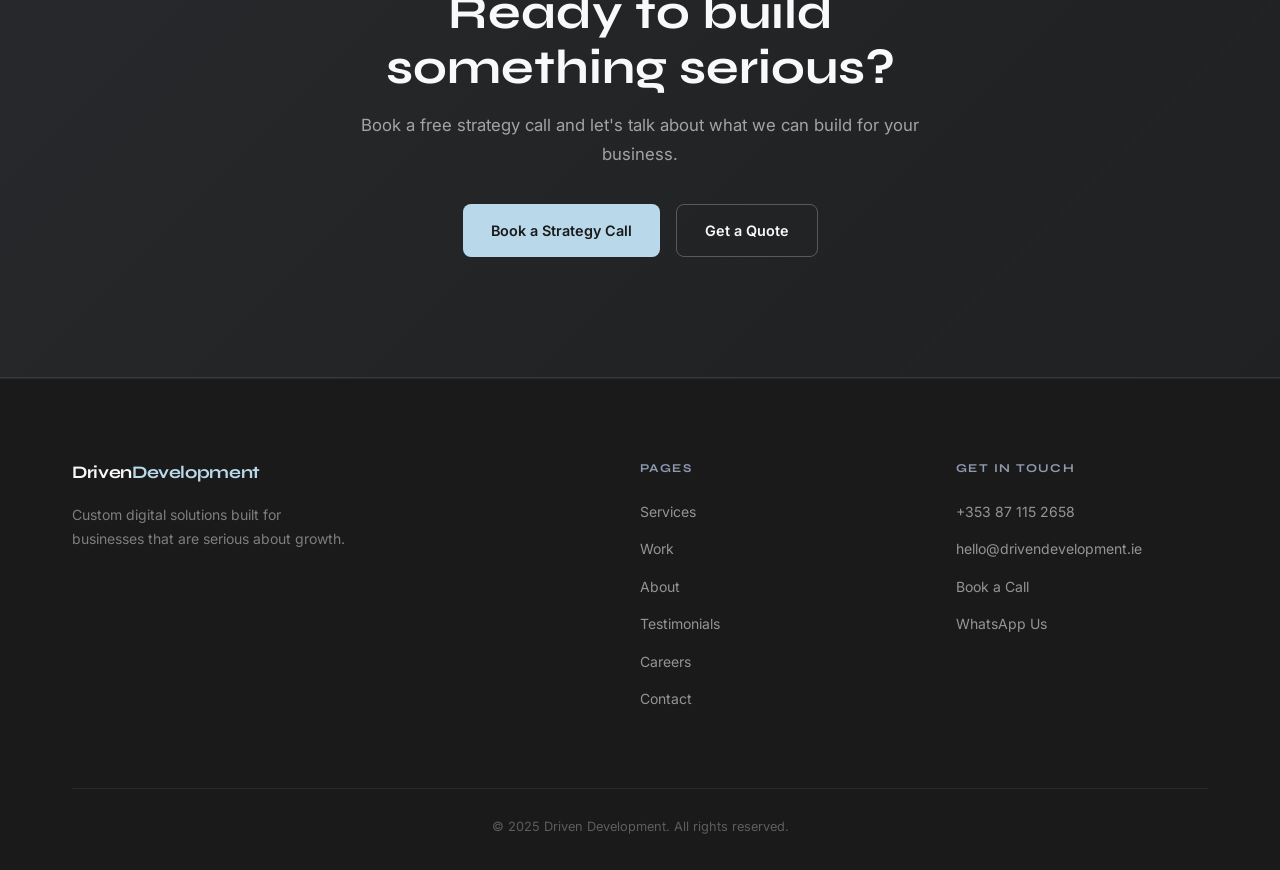
==== commit 8c11c537: "Update project listings with new links and images" ====
--- a/index.html
+++ b/index.html
@@ -215,36 +215,46 @@
         <h2 class="section__title">Projects we're proud of</h2>
       </div>
       <div class="work__grid">
-        <div class="work__item work__item--large">
-          <div class="work__placeholder">
-            <span>Restaurant Website</span>
-            <p>Custom built dining experience site</p>
-          </div>
+
+        <!-- The Dining Co. — Large -->
+        <a href="https://cbyrne290-hub.github.io/the-dining-co" target="_blank" class="work__item work__item--large">
+          <img
+            src="https://images.unsplash.com/photo-1414235077428-338989a2e8c0?w=1200&q=80&fit=crop"
+            alt="The Dining Co."
+            style="width:100%; height:100%; object-fit:cover; position:absolute; inset:0;"
+          />
           <div class="work__overlay">
             <h3>The Dining Co.</h3>
             <p>Restaurant — Custom Website</p>
           </div>
-        </div>
-        <div class="work__item">
-          <div class="work__placeholder">
-            <span>Gym & Fitness</span>
-            <p>Membership & booking platform</p>
-          </div>
+        </a>
+
+        <!-- Apex Fitness -->
+        <a href="https://cbyrne290-hub.github.io/apex-fitness" target="_blank" class="work__item">
+          <img
+            src="https://images.unsplash.com/photo-1534438327276-14e5300c3a48?w=800&q=80&fit=crop"
+            alt="Apex Fitness"
+            style="width:100%; height:100%; object-fit:cover; position:absolute; inset:0;"
+          />
           <div class="work__overlay">
             <h3>Apex Fitness</h3>
             <p>Fitness — Booking System</p>
           </div>
-        </div>
-        <div class="work__item">
-          <div class="work__placeholder">
-            <span>E-Commerce Store</span>
-            <p>Full online retail platform</p>
-          </div>
+        </a>
+
+        <!-- Urban Threads -->
+        <a href="https://cbyrne290-hub.github.io/urban-threads" target="_blank" class="work__item">
+          <img
+            src="https://images.unsplash.com/photo-1469334031218-e382a71b716b?w=800&q=80&fit=crop"
+            alt="Urban Threads"
+            style="width:100%; height:100%; object-fit:cover; position:absolute; inset:0;"
+          />
           <div class="work__overlay">
             <h3>Urban Threads</h3>
             <p>Fashion — E-Commerce</p>
           </div>
-        </div>
+        </a>
+
       </div>
       <div class="work__cta">
         <a href="pages/work.html" class="btn btn--ghost">View All Projects</a>
@@ -350,4 +360,4 @@
 
   <script src="script.js"></script>
 </body>
-</html>+</html>
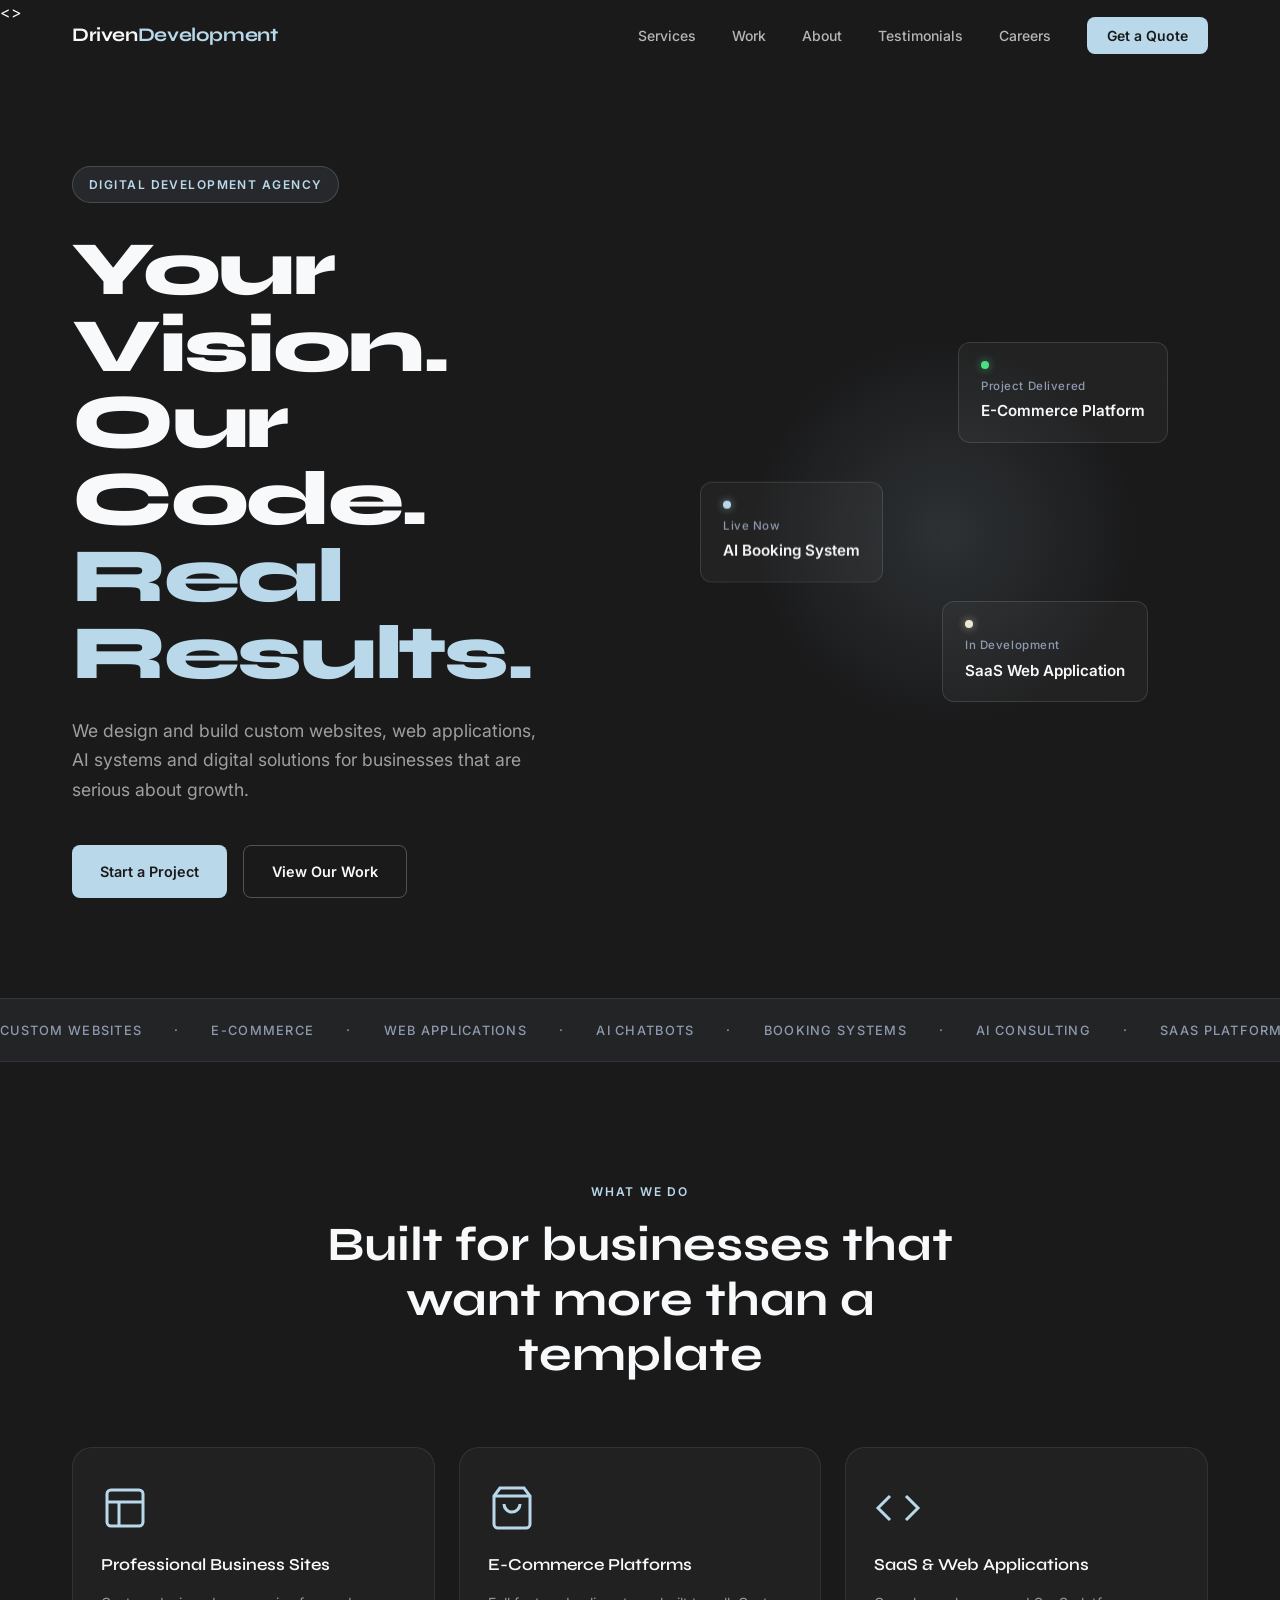
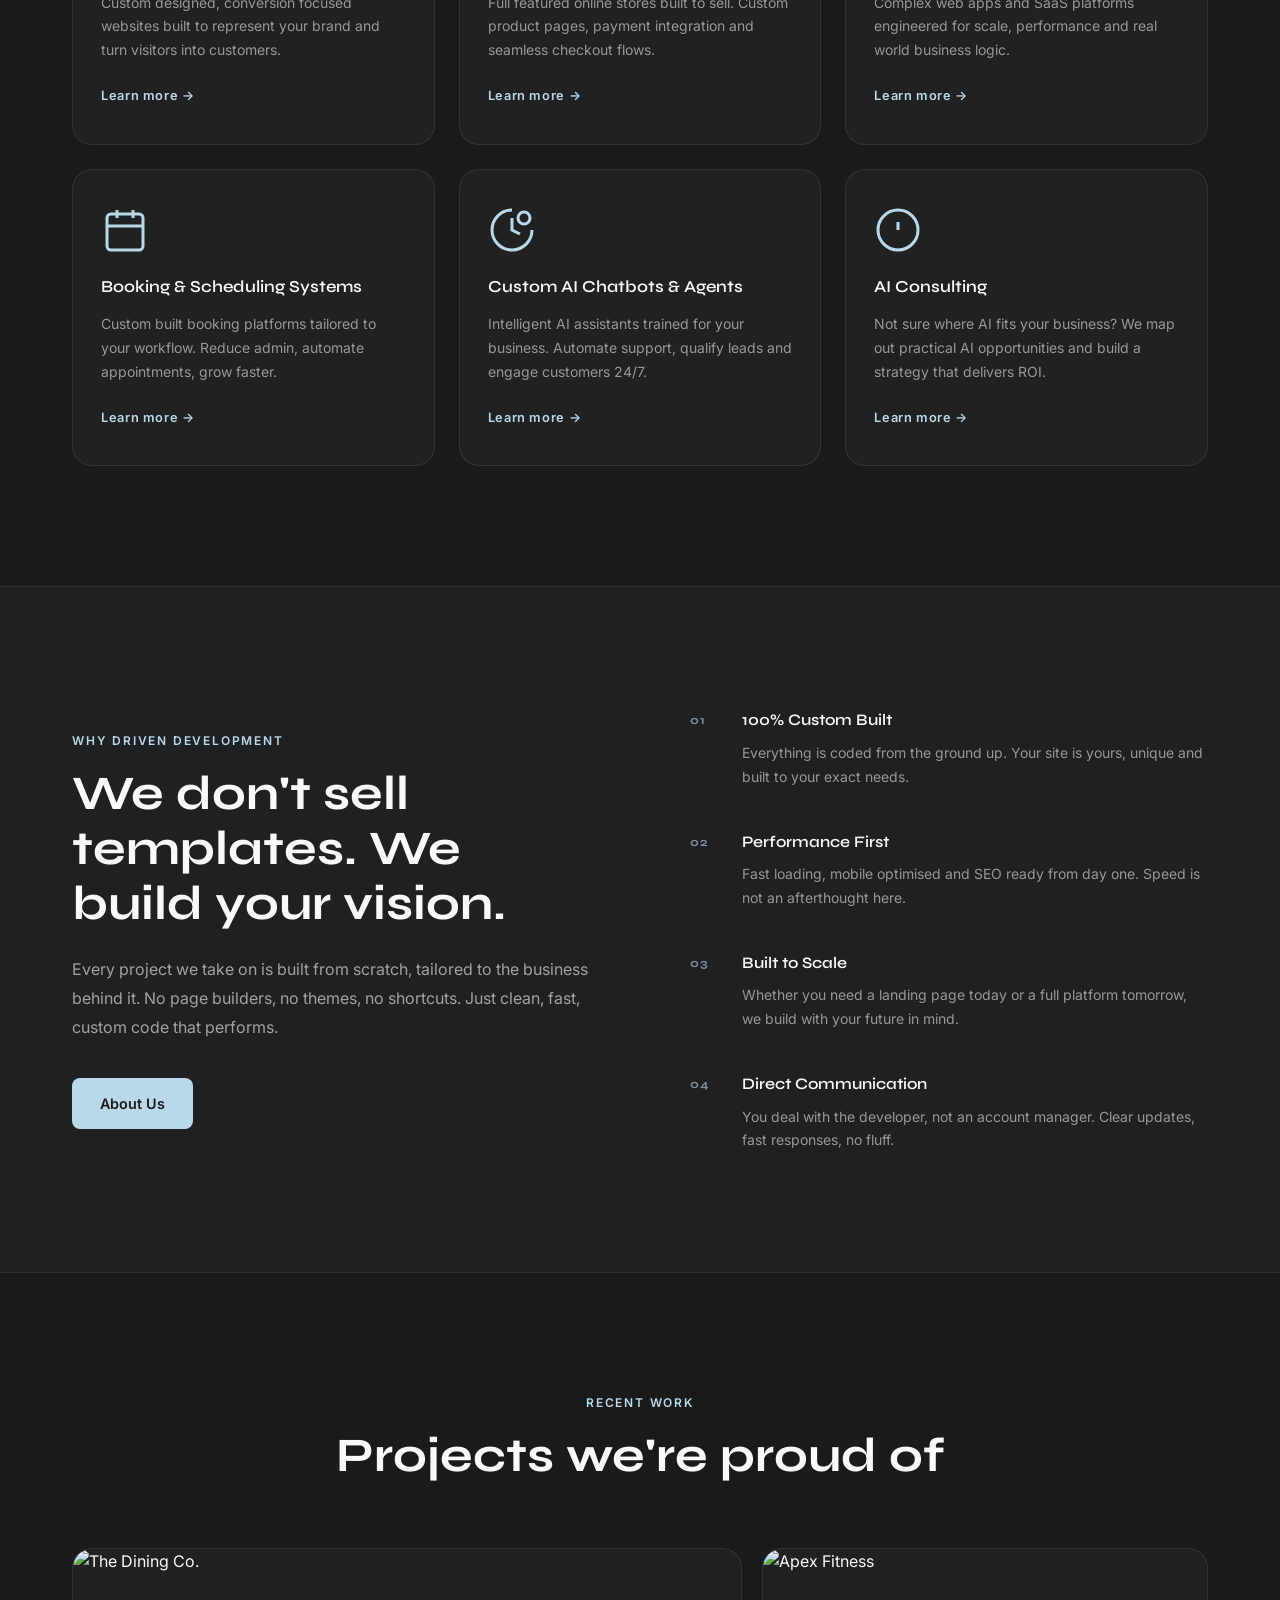
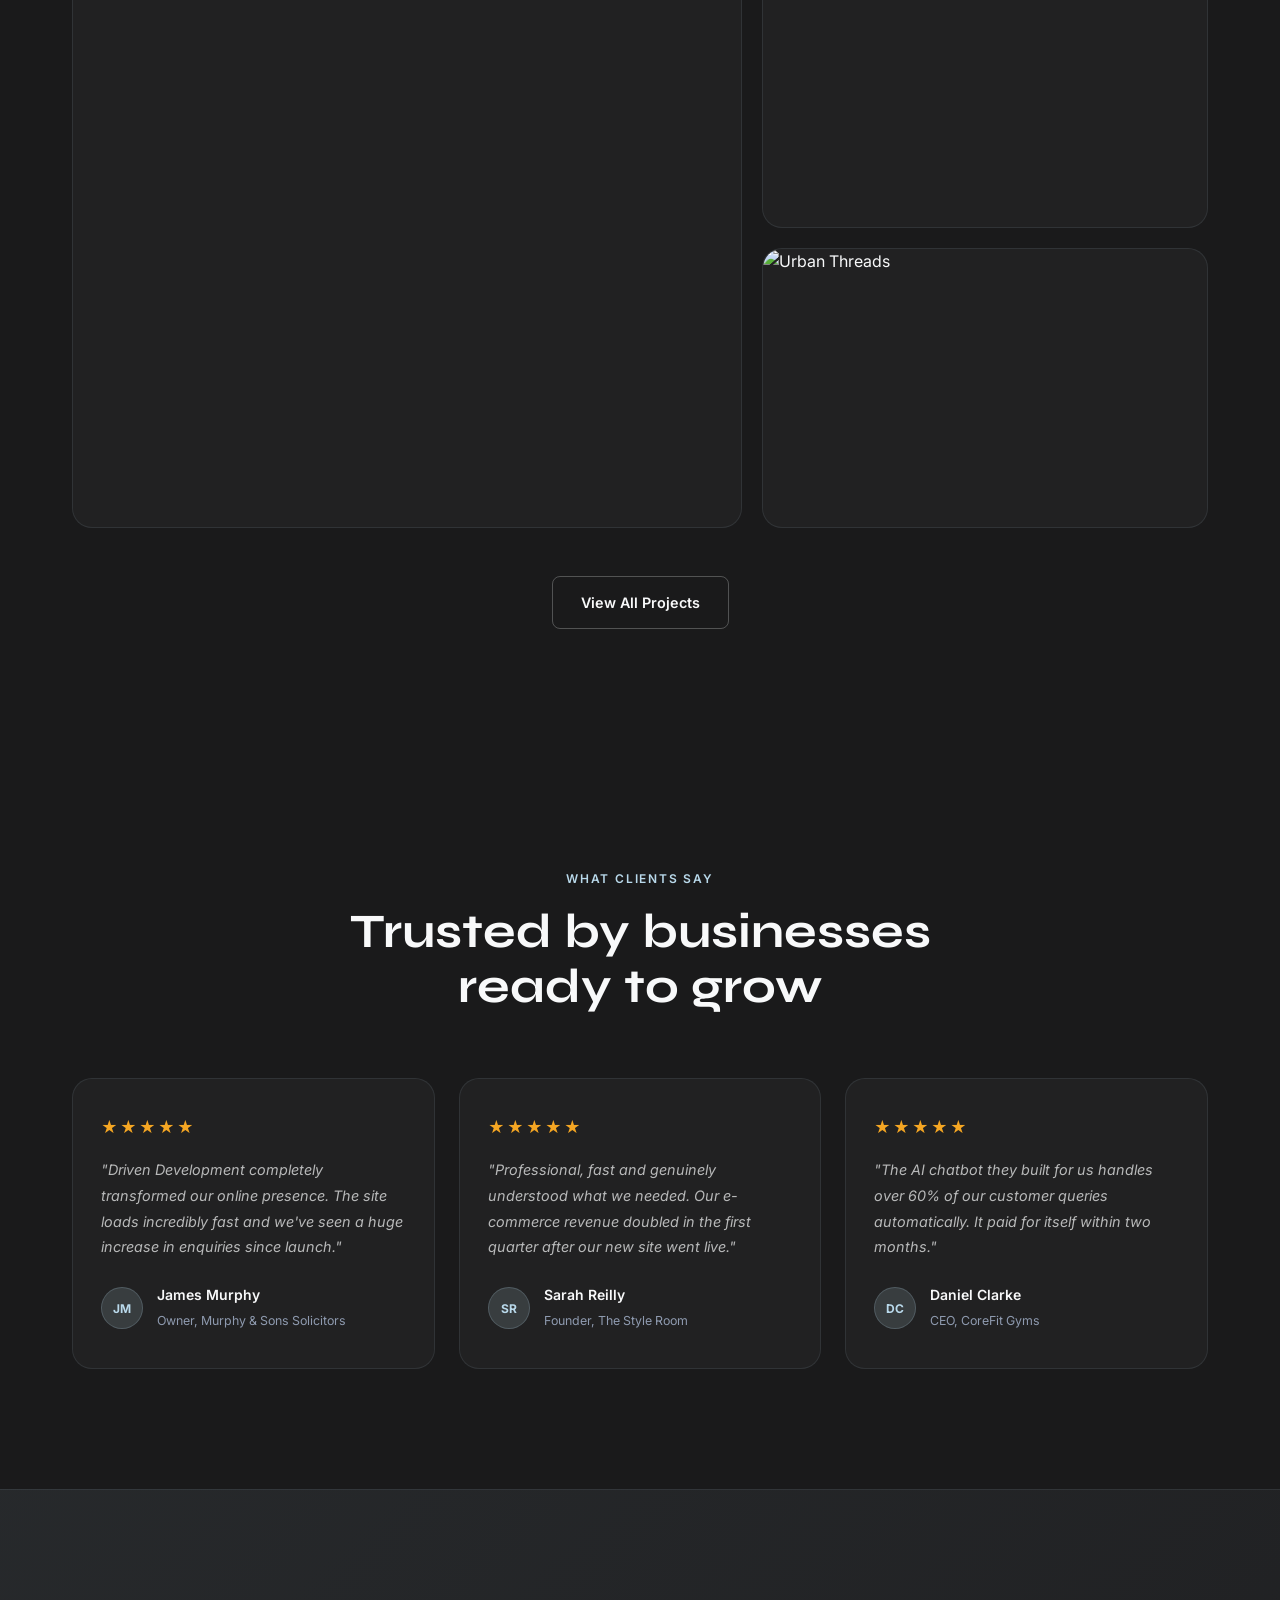
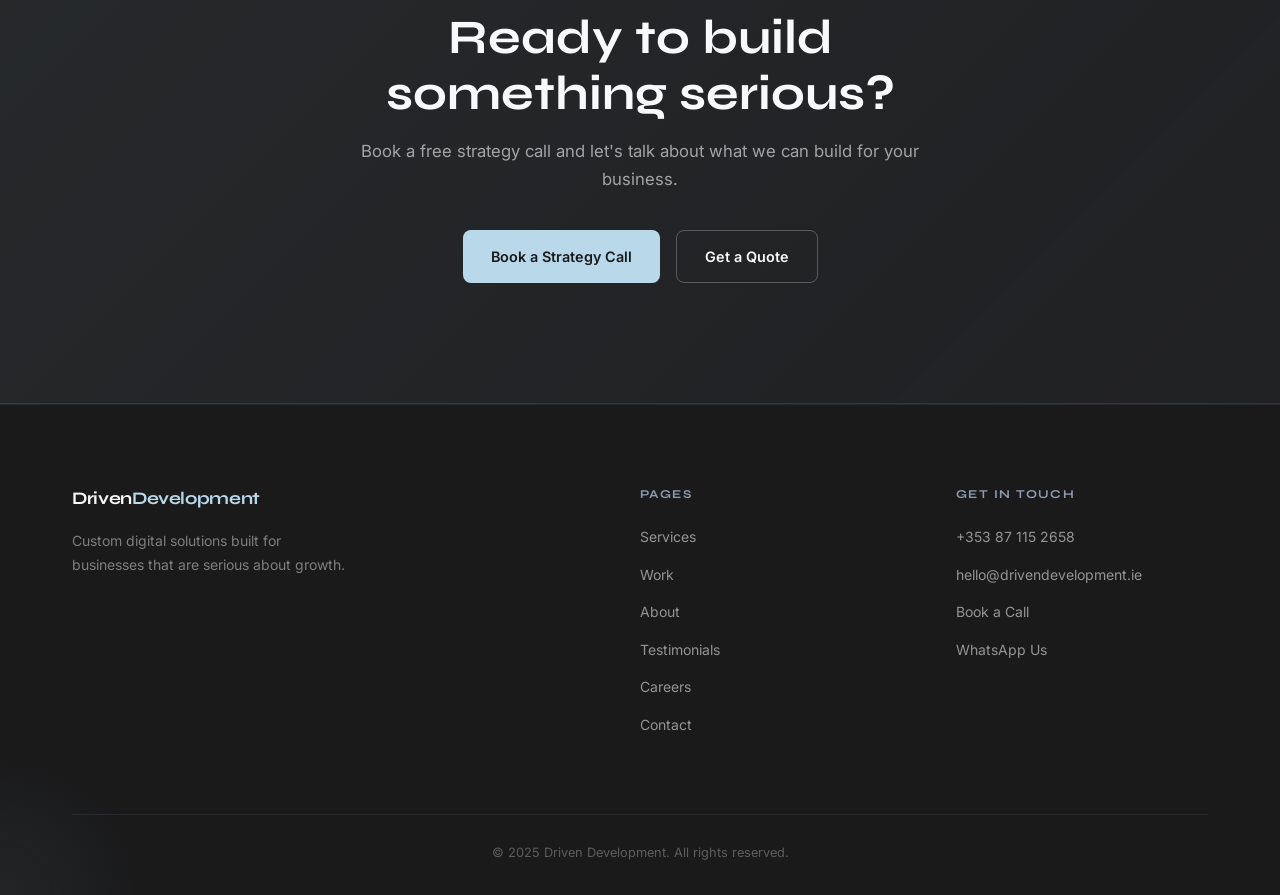
==== commit 9c7dd8ee: "Update index.html" ====
--- a/index.html
+++ b/index.html
@@ -11,7 +11,7 @@
   <link href="https://fonts.googleapis.com/css2?family=Inter:wght@300;400;500;600;700;800;900&family=Syne:wght@400;500;600;700;800&display=swap" rel="stylesheet" />
 </head>
 <body>
-
+<>
   <!-- NAVIGATION -->
   <nav class="nav" id="nav">
     <div class="nav__inner">
--- a/style.css
+++ b/style.css
@@ -664,8 +664,8 @@
 }
 
 .testimonial__stars {
-  color: var(--cream);
-  font-size: 1rem;
+  color: #F5A623;  
+   font-size: 1rem;
   letter-spacing: 2px;
   margin-bottom: 16px;
 }
@@ -937,4 +937,16 @@
     top: 20px;
     right: 10px;
   }
-}+}
+
+/* --- WORK PREVIEW IMAGE FIX --- */
+.work__item {
+  position: relative;
+  overflow: hidden;
+  display: block;
+  text-decoration: none;
+}
+
+.work__item:hover .work__overlay {
+  opacity: 1;
+}
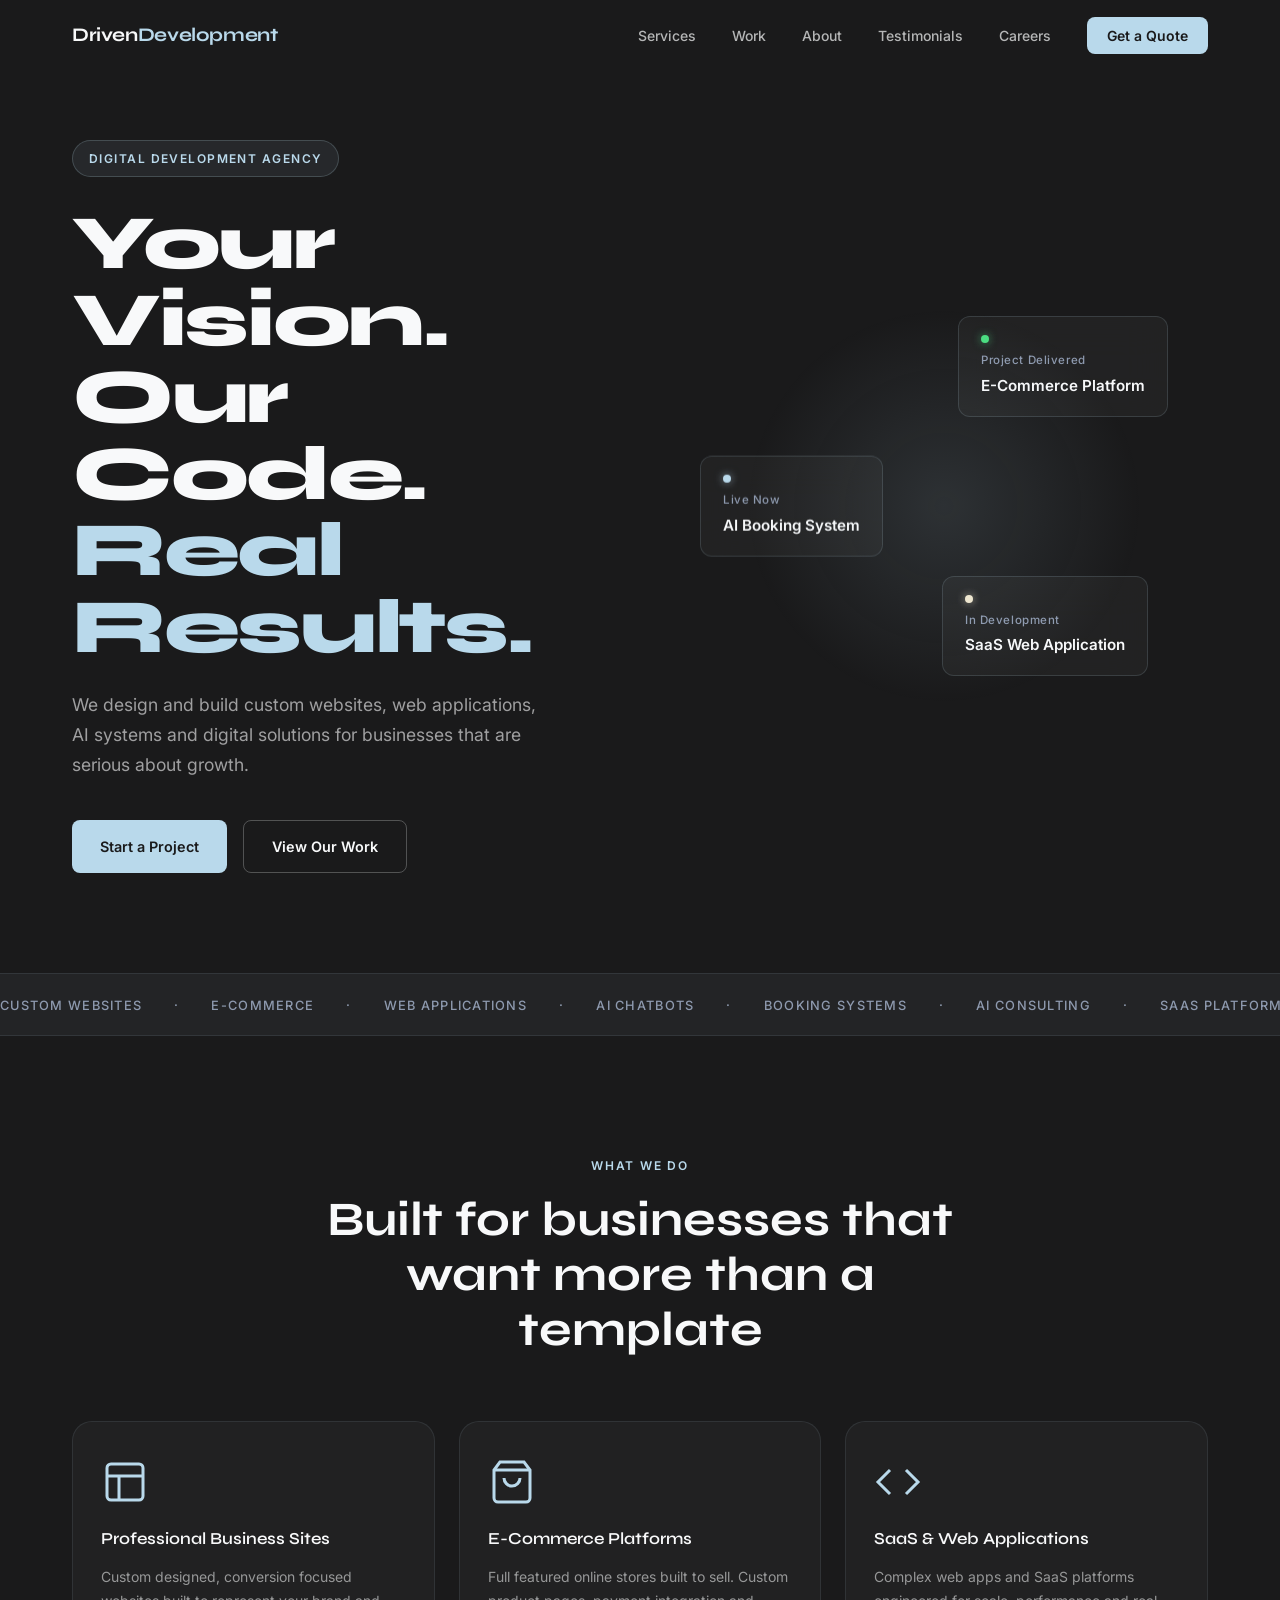
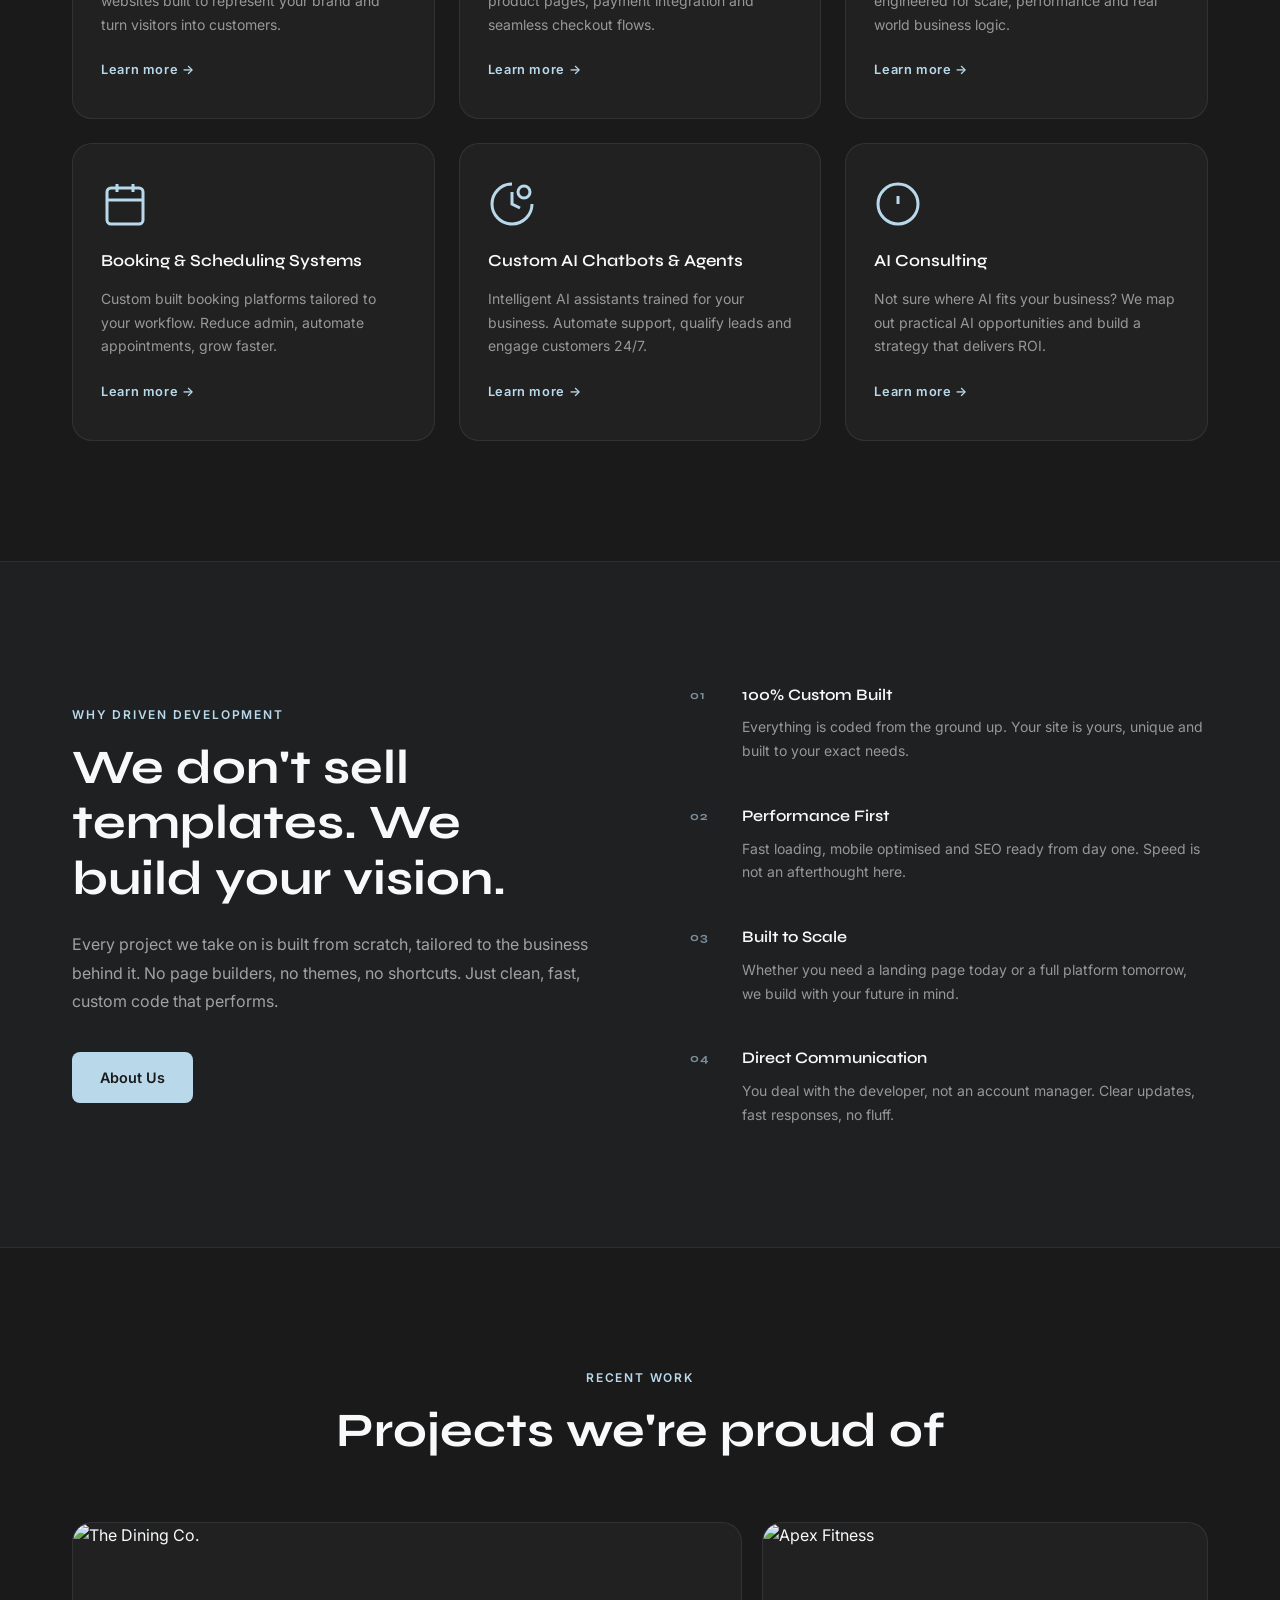
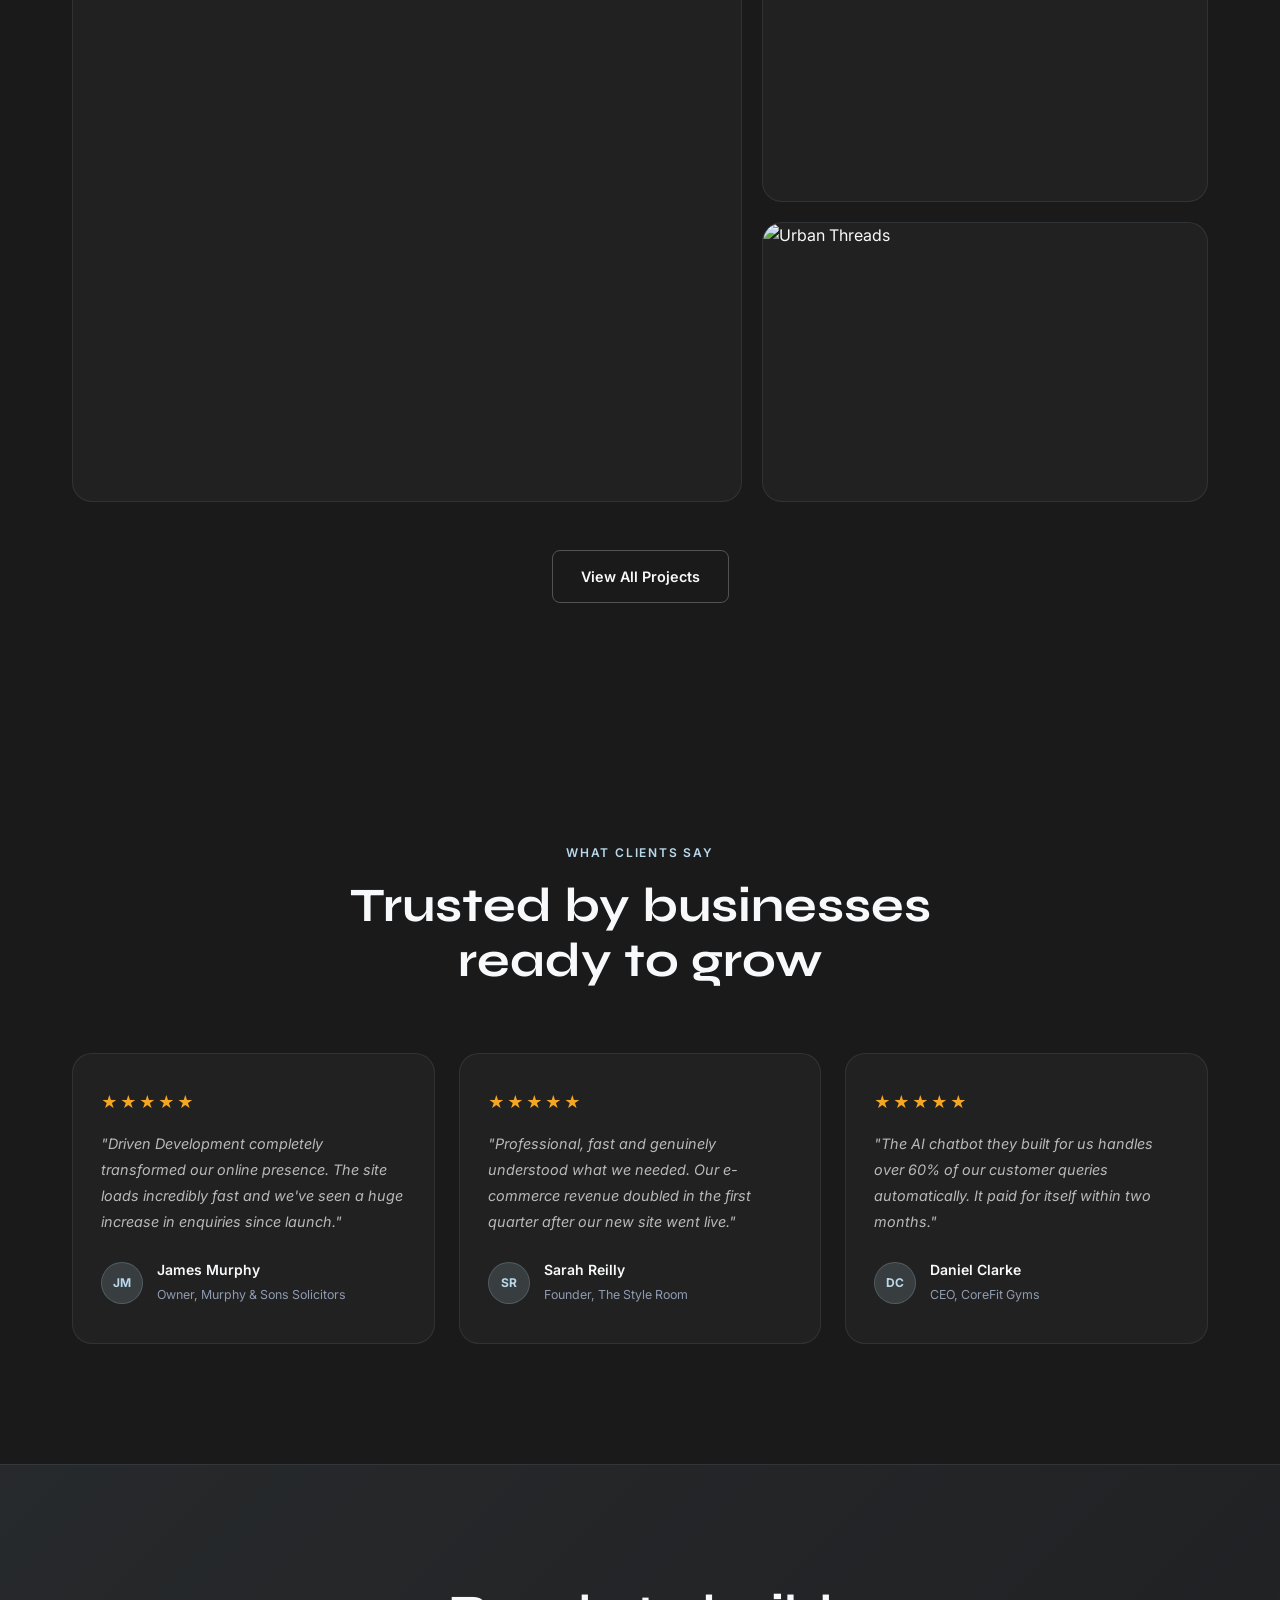
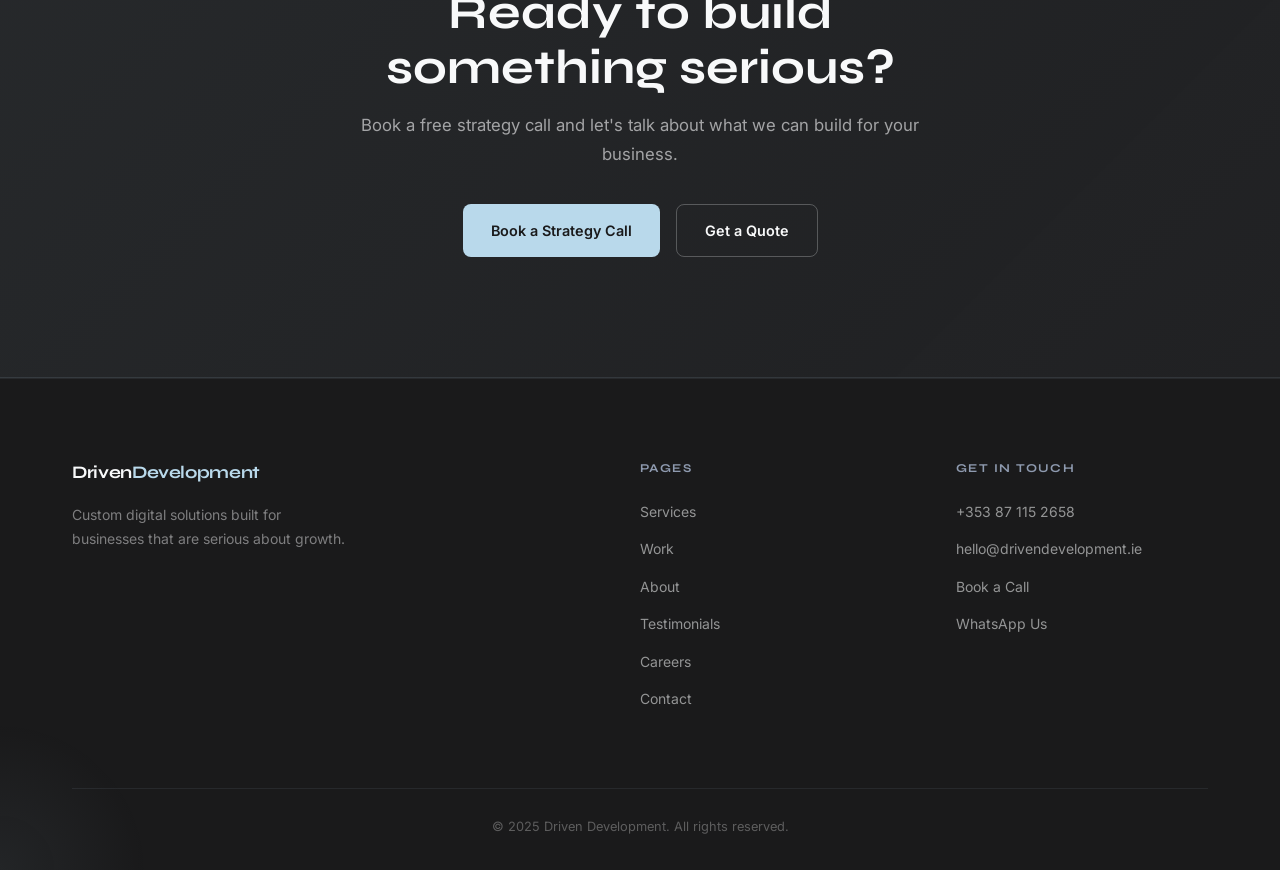
==== commit 63730890: "Update index.html" ====
--- a/index.html
+++ b/index.html
@@ -11,7 +11,7 @@
   <link href="https://fonts.googleapis.com/css2?family=Inter:wght@300;400;500;600;700;800;900&family=Syne:wght@400;500;600;700;800&display=swap" rel="stylesheet" />
 </head>
 <body>
-<>
+
   <!-- NAVIGATION -->
   <nav class="nav" id="nav">
     <div class="nav__inner">
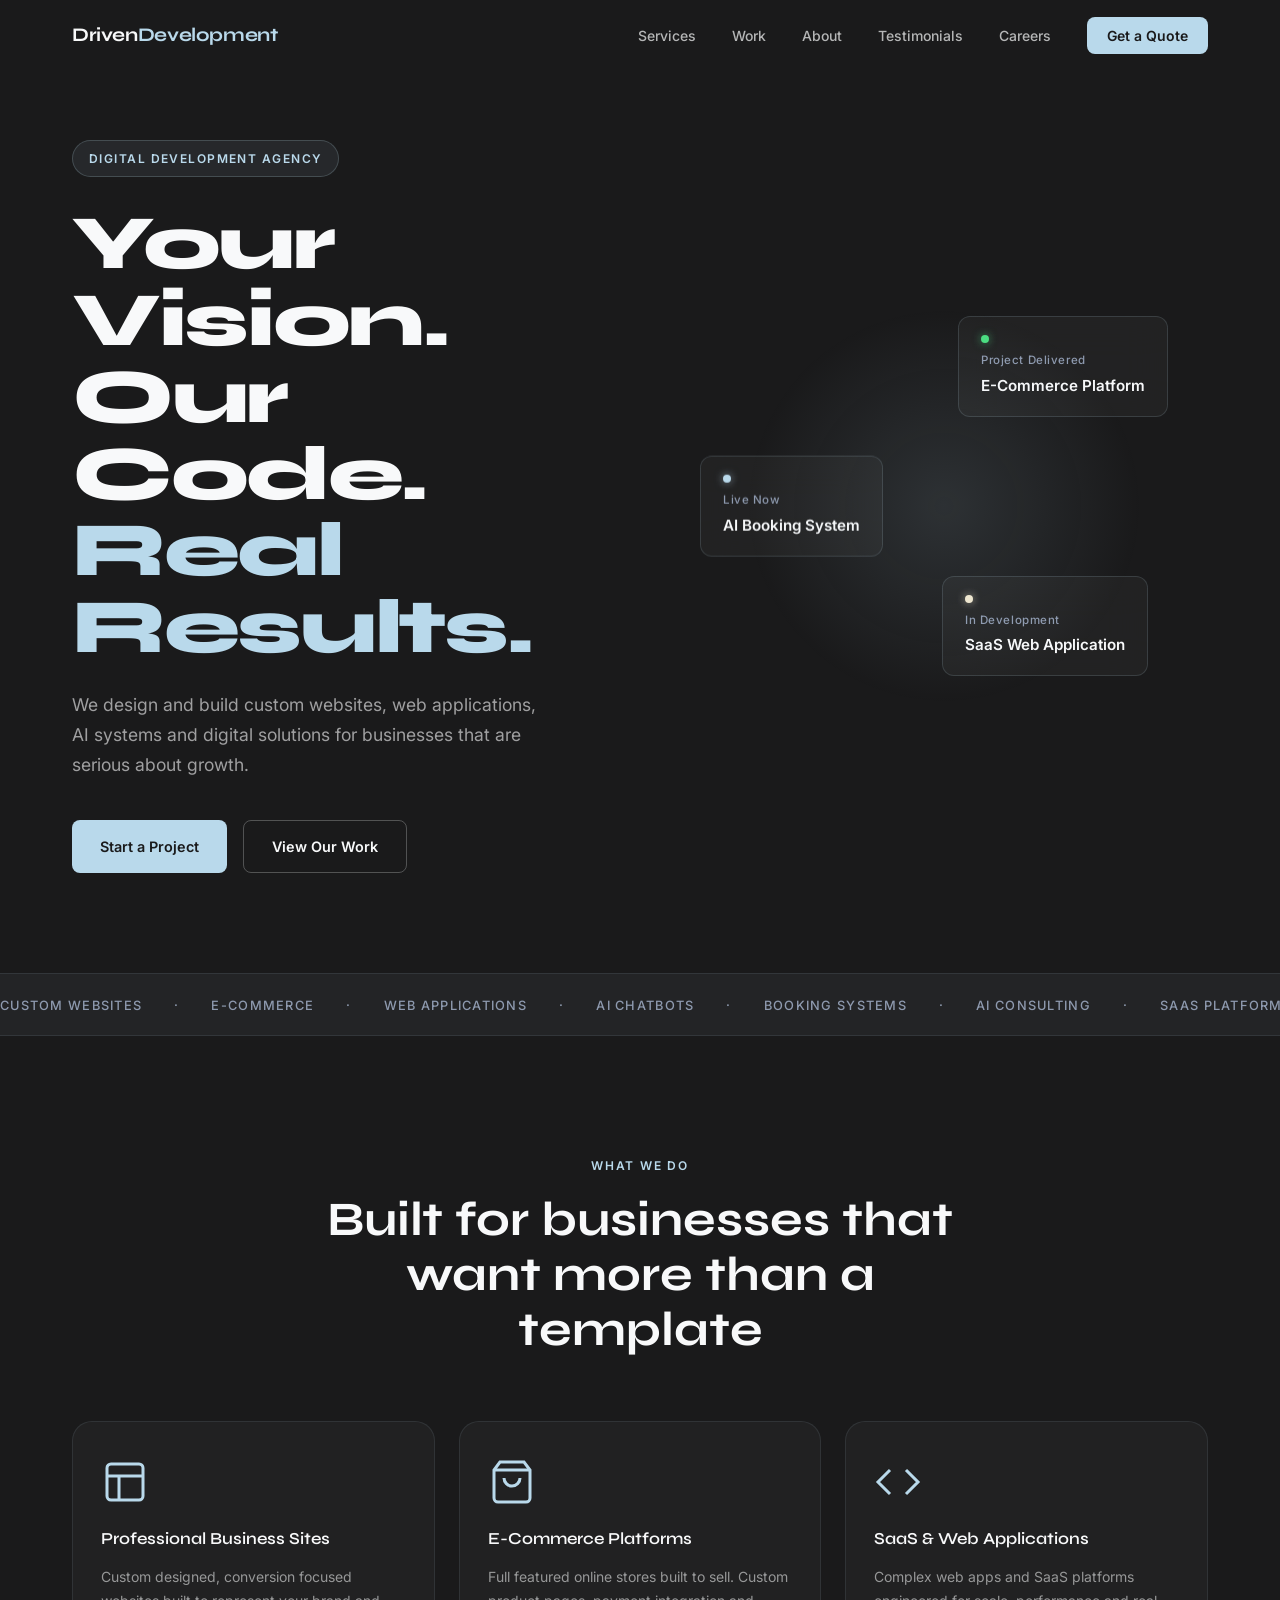
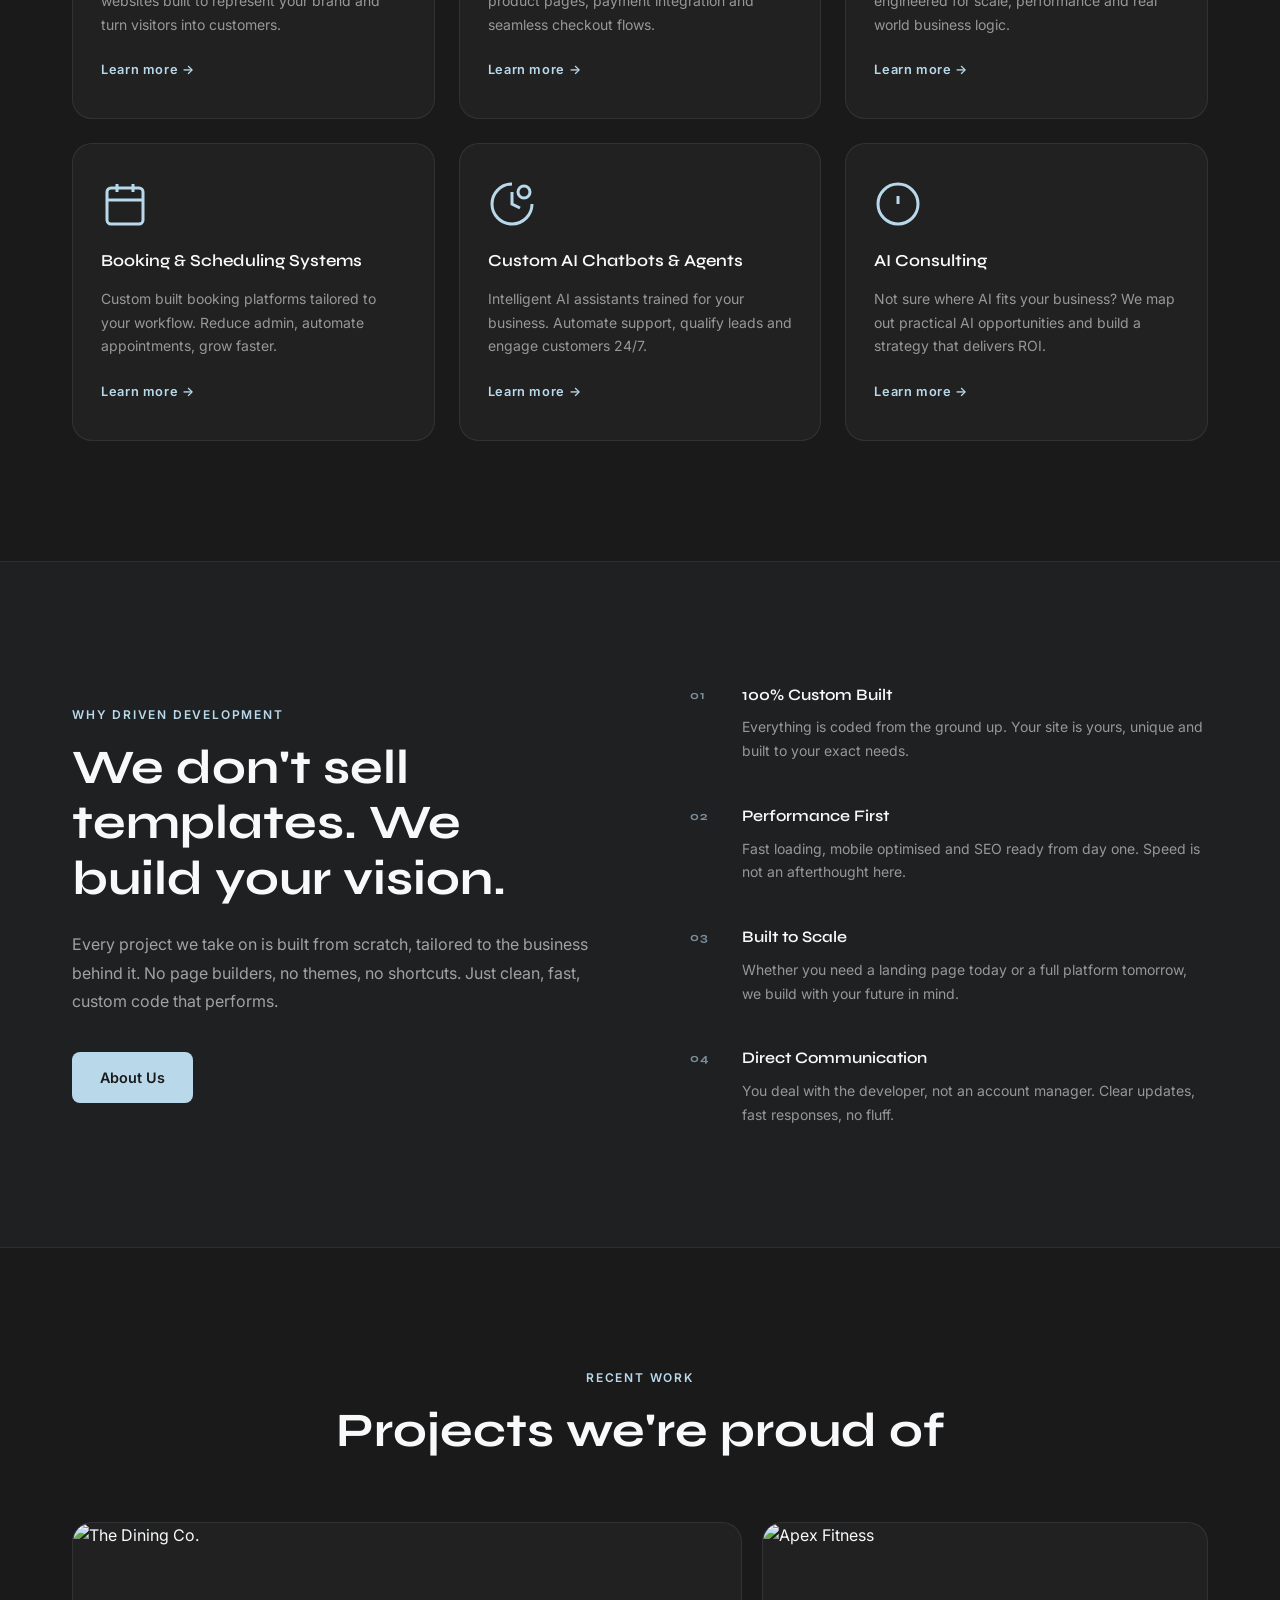
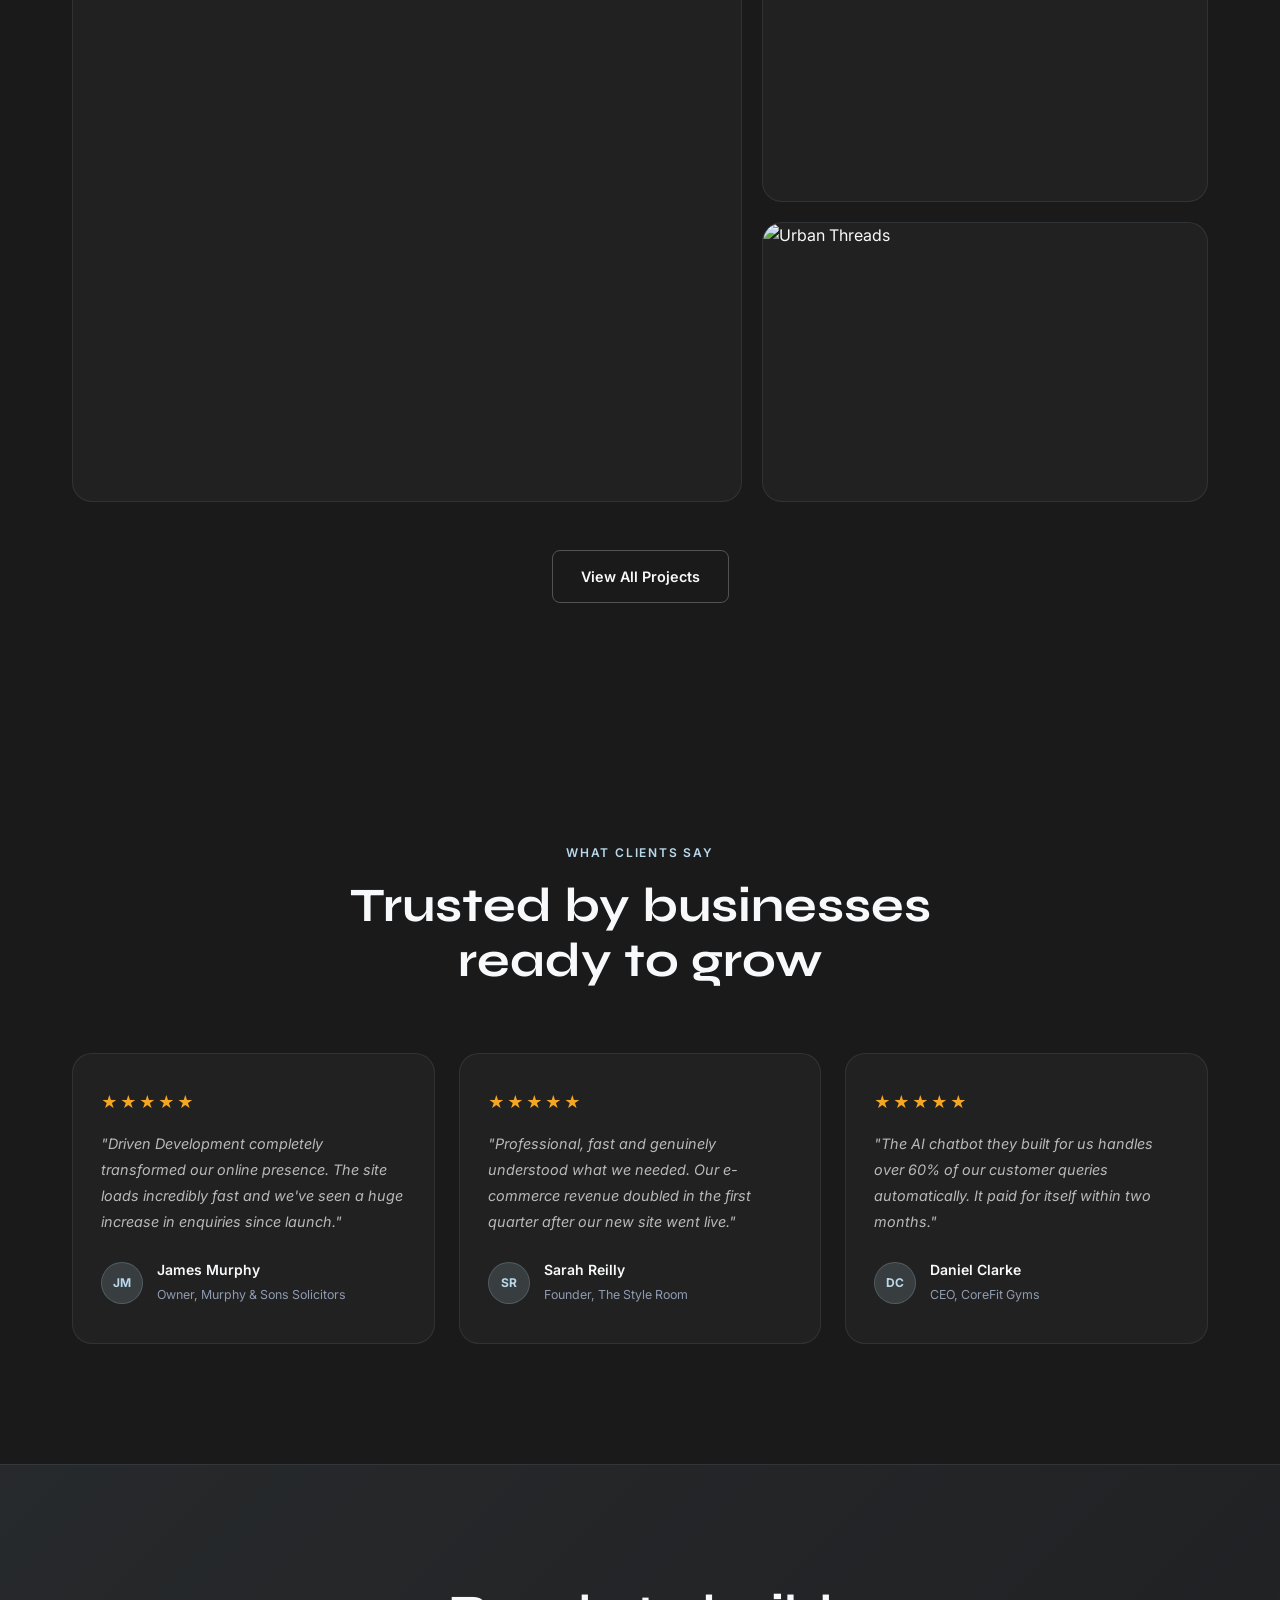
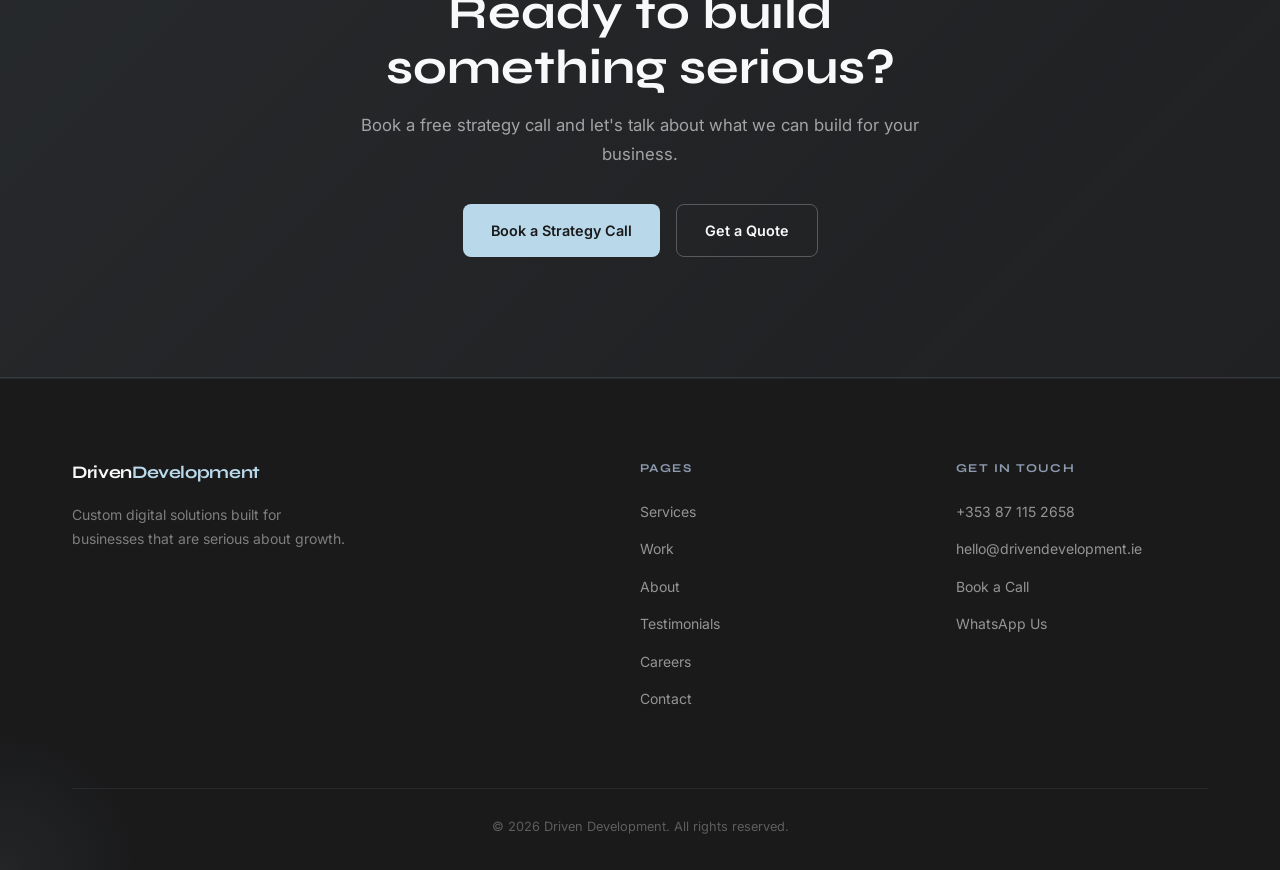
==== commit b56d7be0: "Update index.html" ====
--- a/index.html
+++ b/index.html
@@ -353,7 +353,7 @@
         </div>
       </div>
       <div class="footer__bottom">
-        <p>© 2025 Driven Development. All rights reserved.</p>
+        <p>© 2026 Driven Development. All rights reserved.</p>
       </div>
     </div>
   </footer>
